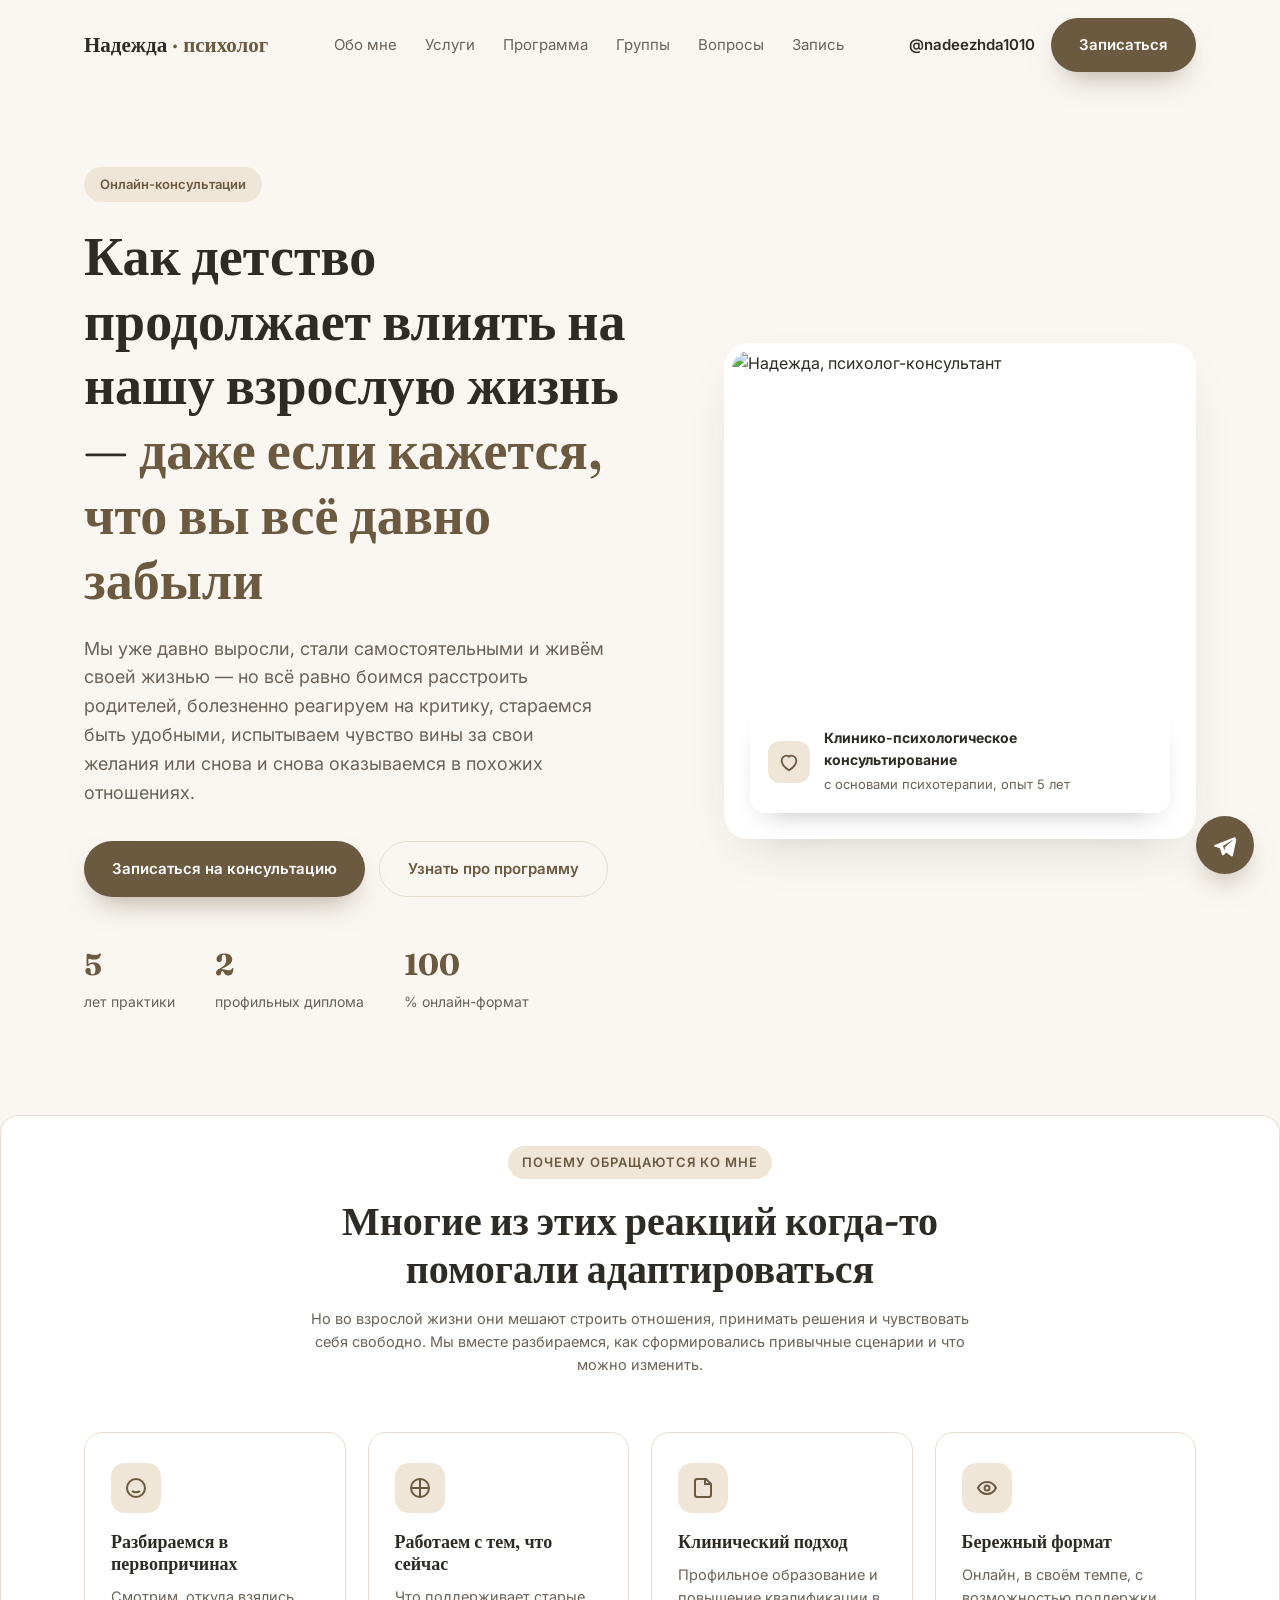
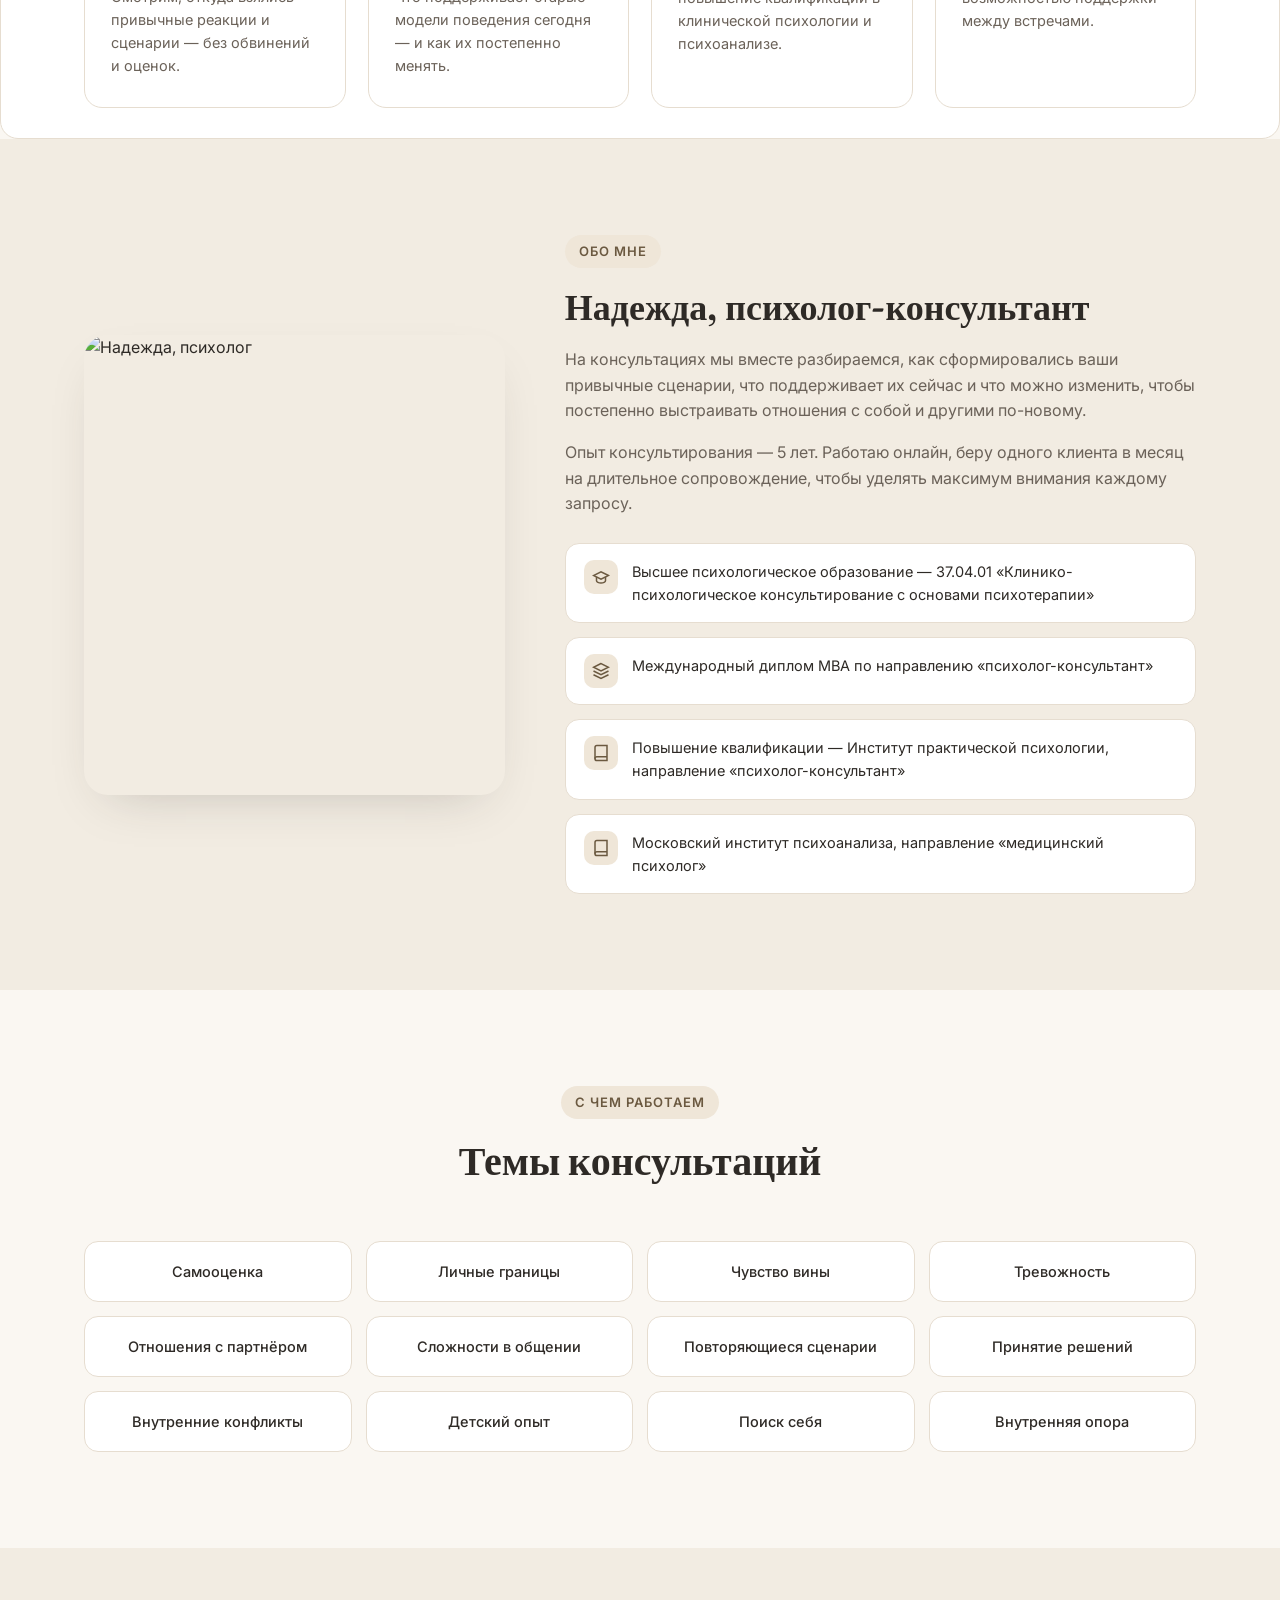
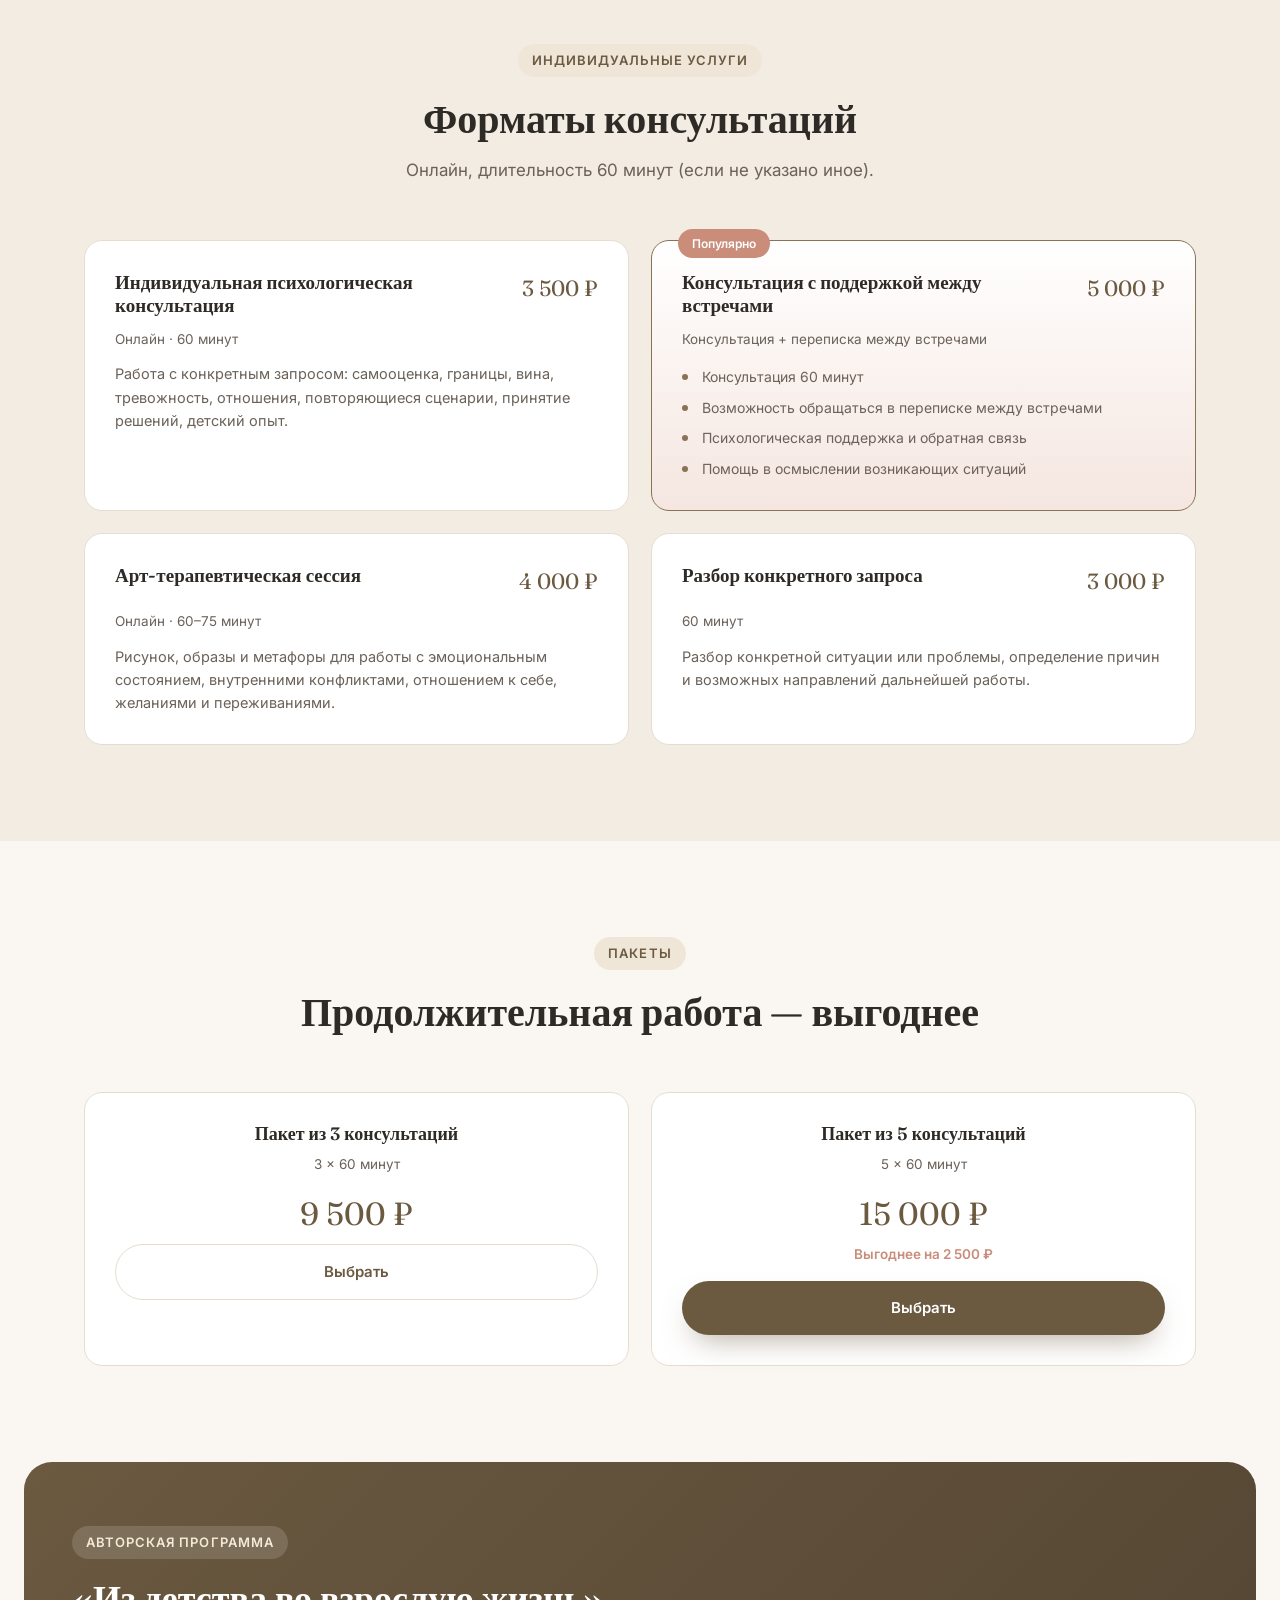
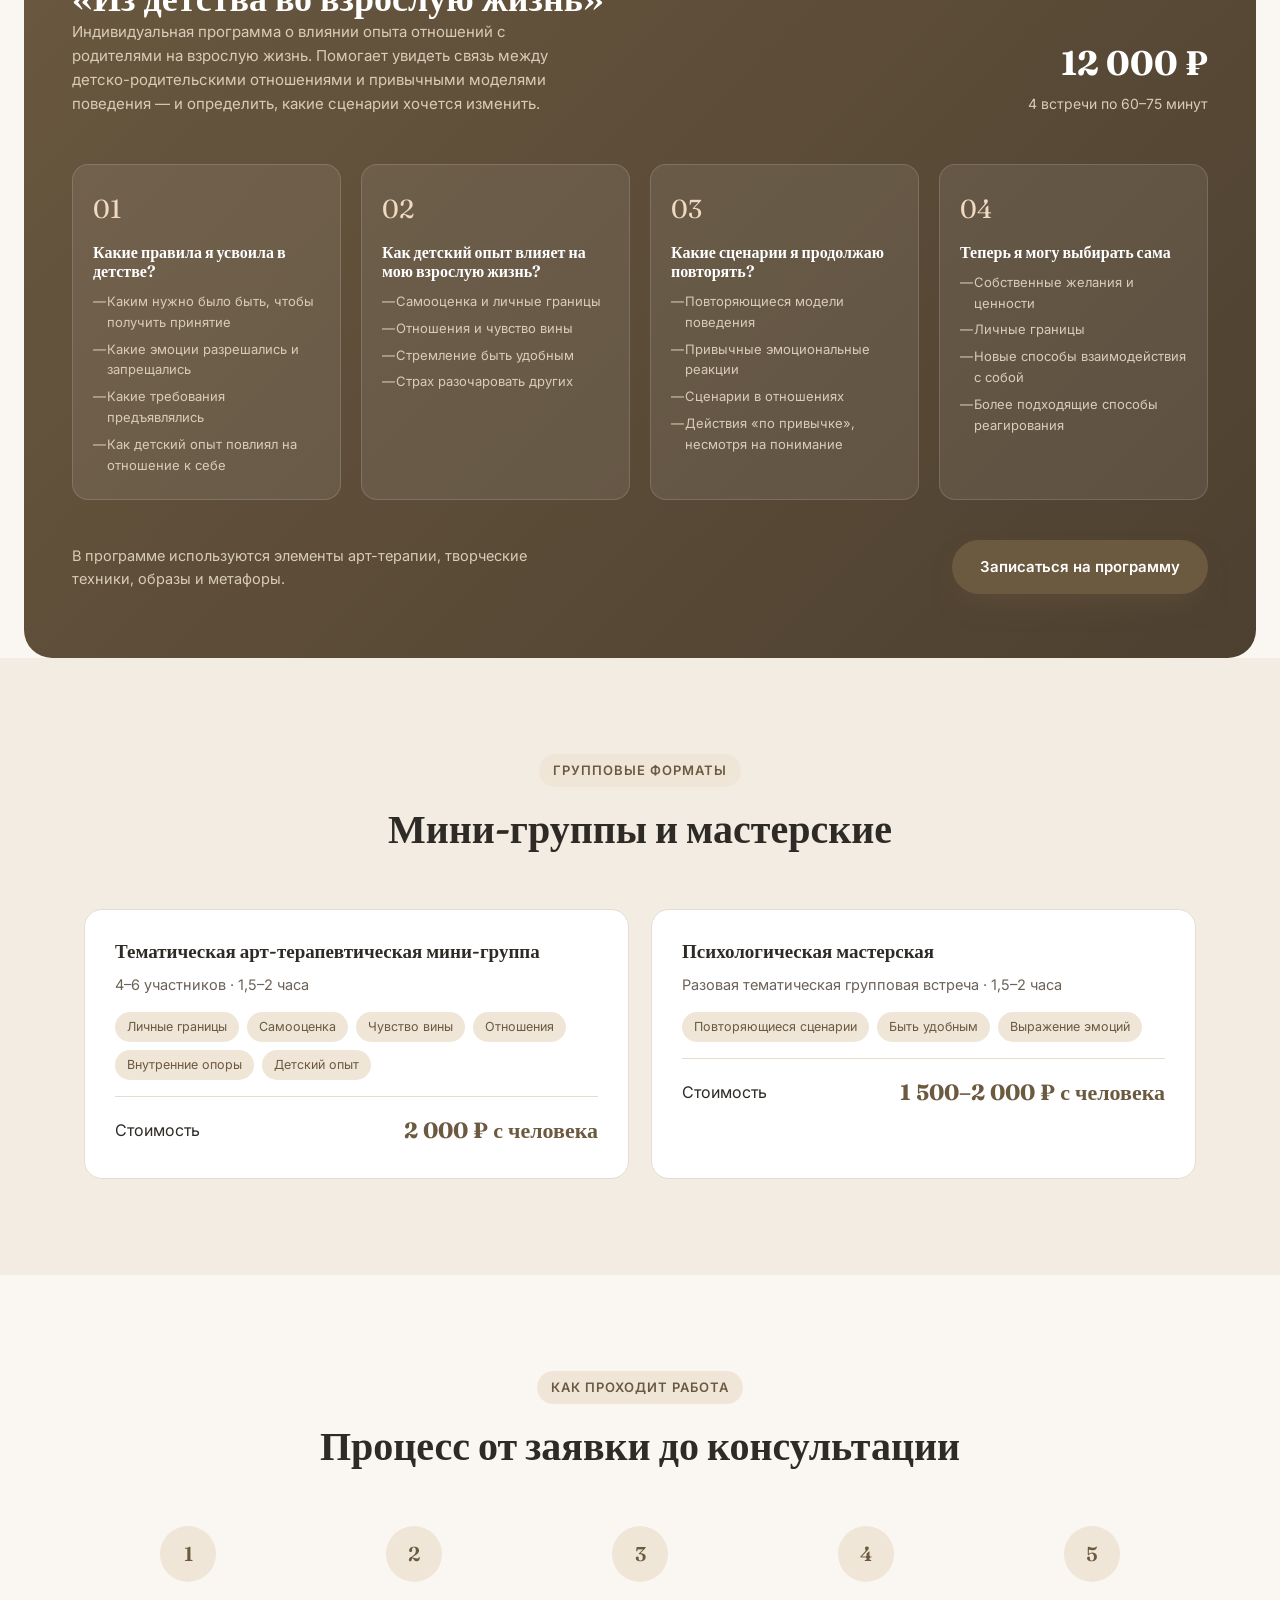
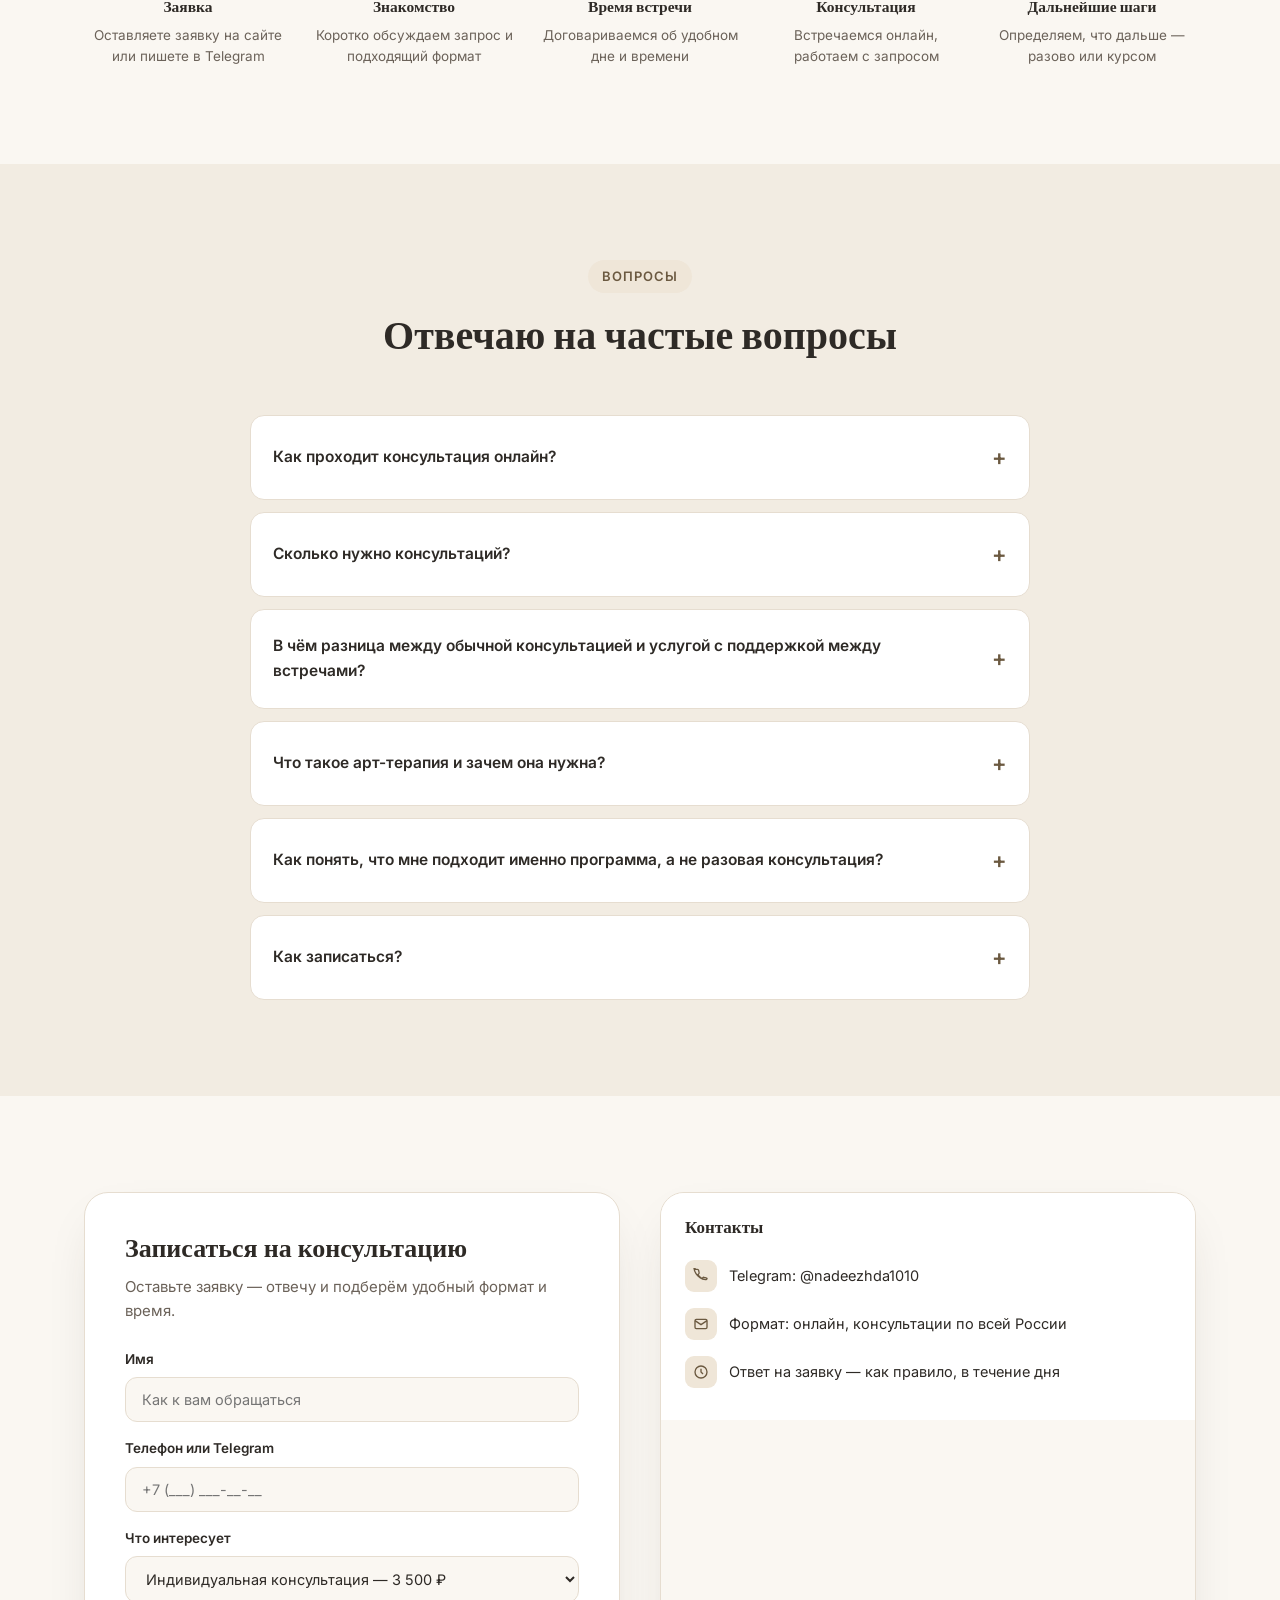
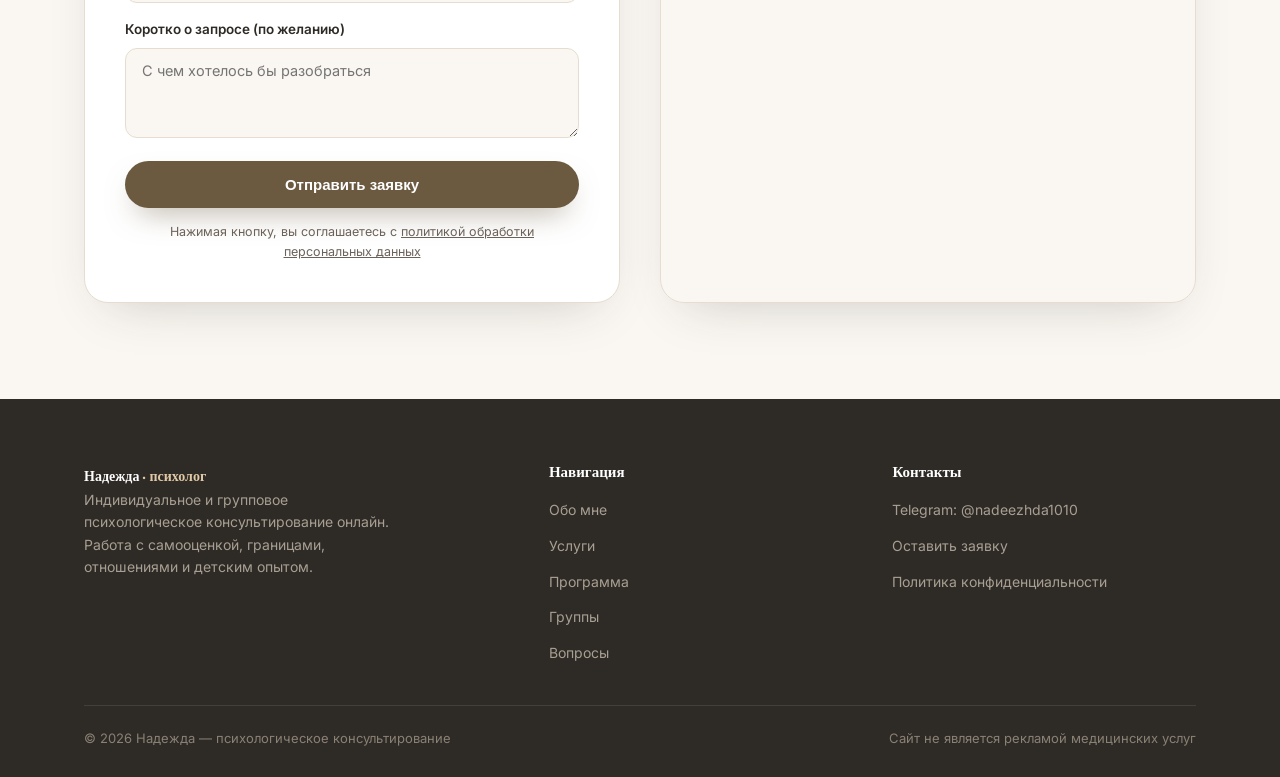
==== index.html @ 78e0a33e "init: landing for Надежда, психолог-консультант" ====
<!DOCTYPE html>
<html lang="ru">
<head>
<meta charset="UTF-8">
<meta name="viewport" content="width=device-width, initial-scale=1.0">
<title>Надежда — психолог-консультант. Онлайн-консультации</title>
<meta name="description" content="Индивидуальные консультации, арт-терапия и авторская программа «Из детства во взрослую жизнь». Работа с самооценкой, границами, отношениями и детским опытом. Онлайн.">
<link rel="preconnect" href="https://fonts.googleapis.com">
<link rel="preconnect" href="https://fonts.gstatic.com" crossorigin>
<link href="https://fonts.googleapis.com/css2?family=Fraunces:wght@500;600;700&family=Inter:wght@400;500;600;700;800&display=swap" rel="stylesheet">
<link rel="stylesheet" href="styles.css">
</head>
<body>

<header class="header" id="header">
  <div class="container header__inner">
    <a href="#top" class="logo">Надежда<span> · психолог</span></a>
    <nav class="nav" id="nav">
      <a href="#about">Обо мне</a>
      <a href="#services">Услуги</a>
      <a href="#program">Программа</a>
      <a href="#groups">Группы</a>
      <a href="#faq">Вопросы</a>
      <a href="#form">Запись</a>
    </nav>
    <div class="header__actions">
      <a class="header__phone" href="https://t.me/nadeezhda1010" target="_blank" rel="noopener">@nadeezhda1010</a>
      <a href="#form" class="btn btn--primary">Записаться</a>
      <button class="burger" id="burger" aria-label="Меню"><span></span><span></span><span></span></button>
    </div>
  </div>
</header>

<section class="hero" id="top">
  <div class="container hero__grid">
    <div>
      <span class="hero__eyebrow">Онлайн-консультации</span>
      <h1>Как детство продолжает влиять на нашу взрослую жизнь — <em>даже если кажется, что вы всё давно забыли</em></h1>
      <p class="hero__lead">Мы уже давно выросли, стали самостоятельными и живём своей жизнью — но всё равно боимся расстроить родителей, болезненно реагируем на критику, стараемся быть удобными, испытываем чувство вины за свои желания или снова и снова оказываемся в похожих отношениях.</p>
      <div class="hero__cta">
        <a href="#form" class="btn btn--primary">Записаться на консультацию</a>
        <a href="#program" class="btn btn--ghost">Узнать про программу</a>
      </div>
      <div class="hero__stats">
        <div class="hero__stat"><b data-target="5">0</b><span>лет практики</span></div>
        <div class="hero__stat"><b data-target="2">0</b><span>профильных диплома</span></div>
        <div class="hero__stat"><b data-target="100">0</b><span>% онлайн-формат</span></div>
      </div>
    </div>
    <div class="hero__card">
      <img src="https://loremflickr.com/700/900/portrait,woman,warm/all?lock=63" alt="Надежда, психолог-консультант">
      <div class="hero__badge">
        <div class="ico"><svg viewBox="0 0 24 24" fill="none" stroke="currentColor" stroke-width="2"><path d="M12 21c-4.5-3-8-6.5-8-10.5A5.5 5.5 0 0 1 9.5 5c1 0 2.5.5 2.5 2 0-1.5 1.5-2 2.5-2A5.5 5.5 0 0 1 20 10.5C20 14.5 16.5 18 12 21Z"/></svg></div>
        <div><strong>Клинико-психологическое консультирование</strong><small>с основами психотерапии, опыт 5 лет</small></div>
      </div>
    </div>
  </div>
</section>

<section class="adv" id="advantages">
  <div class="container">
    <div class="section-head">
      <span class="section-tag">Почему обращаются ко мне</span>
      <h2>Многие из этих реакций когда-то помогали адаптироваться</h2>
      <p>Но во взрослой жизни они мешают строить отношения, принимать решения и чувствовать себя свободно. Мы вместе разбираемся, как сформировались привычные сценарии и что можно изменить.</p>
    </div>
    <div class="adv-grid">
      <div class="adv">
        <div class="ico"><svg viewBox="0 0 24 24" fill="none" stroke="currentColor" stroke-width="2"><circle cx="12" cy="12" r="9"/><path d="M9 10h.01M15 10h.01M8 15c1.5 1.3 3 1.3 4 1.3s2.5 0 4-1.3"/></svg></div>
        <h3>Разбираемся в первопричинах</h3>
        <p>Смотрим, откуда взялись привычные реакции и сценарии — без обвинений и оценок.</p>
      </div>
      <div class="adv">
        <div class="ico"><svg viewBox="0 0 24 24" fill="none" stroke="currentColor" stroke-width="2"><path d="M12 3v18M3 12h18"/><circle cx="12" cy="12" r="9"/></svg></div>
        <h3>Работаем с тем, что сейчас</h3>
        <p>Что поддерживает старые модели поведения сегодня — и как их постепенно менять.</p>
      </div>
      <div class="adv">
        <div class="ico"><svg viewBox="0 0 24 24" fill="none" stroke="currentColor" stroke-width="2"><path d="M4 19V5a2 2 0 0 1 2-2h9l5 5v11a2 2 0 0 1-2 2H6a2 2 0 0 1-2-2Z"/><path d="M14 3v5h5"/></svg></div>
        <h3>Клинический подход</h3>
        <p>Профильное образование и повышение квалификации в клинической психологии и психоанализе.</p>
      </div>
      <div class="adv">
        <div class="ico"><svg viewBox="0 0 24 24" fill="none" stroke="currentColor" stroke-width="2"><path d="M3 12c2-4 5-6 9-6s7 2 9 6c-2 4-5 6-9 6s-7-2-9-6Z"/><circle cx="12" cy="12" r="2.5"/></svg></div>
        <h3>Бережный формат</h3>
        <p>Онлайн, в своём темпе, с возможностью поддержки между встречами.</p>
      </div>
    </div>
  </div>
</section>

<section class="about" id="about">
  <div class="container about__grid">
    <div class="about__photo">
      <img src="https://loremflickr.com/600/700/woman,face,portrait/all?lock=77" alt="Надежда, психолог">
    </div>
    <div>
      <span class="section-tag">Обо мне</span>
      <h2>Надежда, психолог-консультант</h2>
      <p>На консультациях мы вместе разбираемся, как сформировались ваши привычные сценарии, что поддерживает их сейчас и что можно изменить, чтобы постепенно выстраивать отношения с собой и другими по-новому.</p>
      <p>Опыт консультирования — 5 лет. Работаю онлайн, беру одного клиента в месяц на длительное сопровождение, чтобы уделять максимум внимания каждому запросу.</p>
      <div class="cred-list">
        <div class="cred-item">
          <div class="ico"><svg viewBox="0 0 24 24" fill="none" stroke="currentColor" stroke-width="2"><path d="M22 10 12 5 2 10l10 5 10-5Z"/><path d="M6 12v5c0 1.5 3 3 6 3s6-1.5 6-3v-5"/></svg></div>
          <span>Высшее психологическое образование — 37.04.01 «Клинико-психологическое консультирование с основами психотерапии»</span>
        </div>
        <div class="cred-item">
          <div class="ico"><svg viewBox="0 0 24 24" fill="none" stroke="currentColor" stroke-width="2"><path d="M12 2 2 7l10 5 10-5-10-5Z"/><path d="M2 17l10 5 10-5M2 12l10 5 10-5"/></svg></div>
          <span>Международный диплом MBA по направлению «психолог-консультант»</span>
        </div>
        <div class="cred-item">
          <div class="ico"><svg viewBox="0 0 24 24" fill="none" stroke="currentColor" stroke-width="2"><path d="M4 19.5A2.5 2.5 0 0 1 6.5 17H20"/><path d="M6.5 2H20v20H6.5A2.5 2.5 0 0 1 4 19.5v-15A2.5 2.5 0 0 1 6.5 2Z"/></svg></div>
          <span>Повышение квалификации — Институт практической психологии, направление «психолог-консультант»</span>
        </div>
        <div class="cred-item">
          <div class="ico"><svg viewBox="0 0 24 24" fill="none" stroke="currentColor" stroke-width="2"><path d="M4 19.5A2.5 2.5 0 0 1 6.5 17H20"/><path d="M6.5 2H20v20H6.5A2.5 2.5 0 0 1 4 19.5v-15A2.5 2.5 0 0 1 6.5 2Z"/></svg></div>
          <span>Московский институт психоанализа, направление «медицинский психолог»</span>
        </div>
      </div>
    </div>
  </div>
</section>

<section class="themes" id="themes">
  <div class="container">
    <div class="section-head">
      <span class="section-tag">С чем работаем</span>
      <h2>Темы консультаций</h2>
    </div>
    <div class="themes-grid">
      <div class="theme-chip">Самооценка</div>
      <div class="theme-chip">Личные границы</div>
      <div class="theme-chip">Чувство вины</div>
      <div class="theme-chip">Тревожность</div>
      <div class="theme-chip">Отношения с партнёром</div>
      <div class="theme-chip">Сложности в общении</div>
      <div class="theme-chip">Повторяющиеся сценарии</div>
      <div class="theme-chip">Принятие решений</div>
      <div class="theme-chip">Внутренние конфликты</div>
      <div class="theme-chip">Детский опыт</div>
      <div class="theme-chip">Поиск себя</div>
      <div class="theme-chip">Внутренняя опора</div>
    </div>
  </div>
</section>

<section class="services" id="services">
  <div class="container">
    <div class="section-head">
      <span class="section-tag">Индивидуальные услуги</span>
      <h2>Форматы консультаций</h2>
      <p>Онлайн, длительность 60 минут (если не указано иное).</p>
    </div>
    <div class="srv-grid">
      <div class="srv">
        <div class="srv__top">
          <h3>Индивидуальная психологическая консультация</h3>
          <span class="srv__price">3 500 ₽</span>
        </div>
        <span class="srv__meta">Онлайн · 60 минут</span>
        <p class="desc">Работа с конкретным запросом: самооценка, границы, вина, тревожность, отношения, повторяющиеся сценарии, принятие решений, детский опыт.</p>
      </div>
      <div class="srv is-featured">
        <div class="srv__top">
          <h3>Консультация с поддержкой между встречами</h3>
          <span class="srv__price">5 000 ₽</span>
        </div>
        <span class="srv__meta">Консультация + переписка между встречами</span>
        <ul>
          <li>Консультация 60 минут</li>
          <li>Возможность обращаться в переписке между встречами</li>
          <li>Психологическая поддержка и обратная связь</li>
          <li>Помощь в осмыслении возникающих ситуаций</li>
        </ul>
      </div>
      <div class="srv">
        <div class="srv__top">
          <h3>Арт-терапевтическая сессия</h3>
          <span class="srv__price">4 000 ₽</span>
        </div>
        <span class="srv__meta">Онлайн · 60–75 минут</span>
        <p class="desc">Рисунок, образы и метафоры для работы с эмоциональным состоянием, внутренними конфликтами, отношением к себе, желаниями и переживаниями.</p>
      </div>
      <div class="srv">
        <div class="srv__top">
          <h3>Разбор конкретного запроса</h3>
          <span class="srv__price">3 000 ₽</span>
        </div>
        <span class="srv__meta">60 минут</span>
        <p class="desc">Разбор конкретной ситуации или проблемы, определение причин и возможных направлений дальнейшей работы.</p>
      </div>
    </div>
  </div>
</section>

<section class="packages" id="packages">
  <div class="container">
    <div class="section-head">
      <span class="section-tag">Пакеты</span>
      <h2>Продолжительная работа — выгоднее</h2>
    </div>
    <div class="pkg-grid">
      <div class="pkg">
        <h3>Пакет из 3 консультаций</h3>
        <span class="srv__meta">3 × 60 минут</span>
        <div class="price">9 500 ₽</div>
        <a href="#form" class="btn btn--ghost btn--block">Выбрать</a>
      </div>
      <div class="pkg">
        <h3>Пакет из 5 консультаций</h3>
        <span class="srv__meta">5 × 60 минут</span>
        <div class="price">15 000 ₽</div>
        <div class="save">Выгоднее на 2 500 ₽</div>
        <a href="#form" class="btn btn--primary btn--block">Выбрать</a>
      </div>
    </div>
  </div>
</section>

<section class="program" id="program">
  <div class="program-wrap">
    <div class="program__head">
      <div>
        <span class="section-tag">Авторская программа</span>
        <h2>«Из детства во взрослую жизнь»</h2>
        <p style="color:#d8ccb8;font-size:15px;max-width:520px;">Индивидуальная программа о влиянии опыта отношений с родителями на взрослую жизнь. Помогает увидеть связь между детско-родительскими отношениями и привычными моделями поведения — и определить, какие сценарии хочется изменить.</p>
      </div>
      <div class="program__price">
        <b>12 000 ₽</b>
        <span>4 встречи по 60–75 минут</span>
      </div>
    </div>
    <div class="program-steps">
      <div class="p-step">
        <div class="num">01</div>
        <h4>Какие правила я усвоила в детстве?</h4>
        <ul>
          <li>Каким нужно было быть, чтобы получить принятие</li>
          <li>Какие эмоции разрешались и запрещались</li>
          <li>Какие требования предъявлялись</li>
          <li>Как детский опыт повлиял на отношение к себе</li>
        </ul>
      </div>
      <div class="p-step">
        <div class="num">02</div>
        <h4>Как детский опыт влияет на мою взрослую жизнь?</h4>
        <ul>
          <li>Самооценка и личные границы</li>
          <li>Отношения и чувство вины</li>
          <li>Стремление быть удобным</li>
          <li>Страх разочаровать других</li>
        </ul>
      </div>
      <div class="p-step">
        <div class="num">03</div>
        <h4>Какие сценарии я продолжаю повторять?</h4>
        <ul>
          <li>Повторяющиеся модели поведения</li>
          <li>Привычные эмоциональные реакции</li>
          <li>Сценарии в отношениях</li>
          <li>Действия «по привычке», несмотря на понимание</li>
        </ul>
      </div>
      <div class="p-step">
        <div class="num">04</div>
        <h4>Теперь я могу выбирать сама</h4>
        <ul>
          <li>Собственные желания и ценности</li>
          <li>Личные границы</li>
          <li>Новые способы взаимодействия с собой</li>
          <li>Более подходящие способы реагирования</li>
        </ul>
      </div>
    </div>
    <div class="program__foot">
      <p>В программе используются элементы арт-терапии, творческие техники, образы и метафоры.</p>
      <a href="#form" class="btn btn--primary">Записаться на программу</a>
    </div>
  </div>
</section>

<section class="groups" id="groups">
  <div class="container">
    <div class="section-head">
      <span class="section-tag">Групповые форматы</span>
      <h2>Мини-группы и мастерские</h2>
    </div>
    <div class="group-grid">
      <div class="group-card">
        <h3>Тематическая арт-терапевтическая мини-группа</h3>
        <p>4–6 участников · 1,5–2 часа</p>
        <div class="themes-inline">
          <span>Личные границы</span><span>Самооценка</span><span>Чувство вины</span>
          <span>Отношения</span><span>Внутренние опоры</span><span>Детский опыт</span>
        </div>
        <div class="price-row"><span>Стоимость</span><b>2 000 ₽ с человека</b></div>
      </div>
      <div class="group-card">
        <h3>Психологическая мастерская</h3>
        <p>Разовая тематическая групповая встреча · 1,5–2 часа</p>
        <div class="themes-inline">
          <span>Повторяющиеся сценарии</span><span>Быть удобным</span><span>Выражение эмоций</span>
        </div>
        <div class="price-row"><span>Стоимость</span><b>1 500–2 000 ₽ с человека</b></div>
      </div>
    </div>
  </div>
</section>

<section class="process" id="process">
  <div class="container">
    <div class="section-head">
      <span class="section-tag">Как проходит работа</span>
      <h2>Процесс от заявки до консультации</h2>
    </div>
    <div class="process-grid">
      <div class="p-item">
        <div class="circle">1</div>
        <h4>Заявка</h4>
        <p>Оставляете заявку на сайте или пишете в Telegram</p>
      </div>
      <div class="p-item">
        <div class="circle">2</div>
        <h4>Знакомство</h4>
        <p>Коротко обсуждаем запрос и подходящий формат</p>
      </div>
      <div class="p-item">
        <div class="circle">3</div>
        <h4>Время встречи</h4>
        <p>Договариваемся об удобном дне и времени</p>
      </div>
      <div class="p-item">
        <div class="circle">4</div>
        <h4>Консультация</h4>
        <p>Встречаемся онлайн, работаем с запросом</p>
      </div>
      <div class="p-item">
        <div class="circle">5</div>
        <h4>Дальнейшие шаги</h4>
        <p>Определяем, что дальше — разово или курсом</p>
      </div>
    </div>
  </div>
</section>

<section class="faq" id="faq">
  <div class="container">
    <div class="section-head">
      <span class="section-tag">Вопросы</span>
      <h2>Отвечаю на частые вопросы</h2>
    </div>
    <div class="faq__list">
      <details class="faq__item">
        <summary>Как проходит консультация онлайн?</summary>
        <p>Встречаемся в видеозвонке в удобном для вас мессенджере или сервисе. Формат ничем не уступает очному — вы находитесь в комфортной обстановке.</p>
      </details>
      <details class="faq__item">
        <summary>Сколько нужно консультаций?</summary>
        <p>Зависит от запроса. Разовый вопрос можно разобрать за 1–3 встречи, работа с глубинными сценариями обычно занимает несколько месяцев. Программа «Из детства во взрослую жизнь» рассчитана на 4 встречи.</p>
      </details>
      <details class="faq__item">
        <summary>В чём разница между обычной консультацией и услугой с поддержкой между встречами?</summary>
        <p>Во втором варианте, помимо самой встречи, вы можете написать мне в перерывах между консультациями, если возникнет сложная ситуация или понадобится обратная связь.</p>
      </details>
      <details class="faq__item">
        <summary>Что такое арт-терапия и зачем она нужна?</summary>
        <p>Это работа через рисунок, образы и метафоры — помогает мягко подойти к темам, которые сложно сформулировать словами.</p>
      </details>
      <details class="faq__item">
        <summary>Как понять, что мне подходит именно программа, а не разовая консультация?</summary>
        <p>Если вы замечаете, что определённые ситуации и реакции повторяются в разных сферах жизни и хотите разобраться в их корнях — программа даёт для этого структурированный путь за 4 встречи.</p>
      </details>
      <details class="faq__item">
        <summary>Как записаться?</summary>
        <p>Оставьте заявку в форме ниже или напишите в Telegram — @nadeezhda1010. Отвечу и подберём удобное время.</p>
      </details>
    </div>
  </div>
</section>

<section class="form-section" id="form">
  <div class="container form-grid">
    <div class="form-card">
      <h2>Записаться на консультацию</h2>
      <p>Оставьте заявку — отвечу и подберём удобный формат и время.</p>
      <form id="leadForm">
        <div class="field">
          <label for="name">Имя</label>
          <input type="text" id="name" name="name" placeholder="Как к вам обращаться" required>
        </div>
        <div class="field">
          <label for="phone">Телефон или Telegram</label>
          <input type="tel" id="phone" name="phone" placeholder="+7 (___) ___-__-__" required>
        </div>
        <div class="field">
          <label for="service">Что интересует</label>
          <select id="service" name="service">
            <option>Индивидуальная консультация — 3 500 ₽</option>
            <option>Консультация с поддержкой между встречами — 5 000 ₽</option>
            <option>Арт-терапевтическая сессия — 4 000 ₽</option>
            <option>Разбор конкретного запроса — 3 000 ₽</option>
            <option>Пакет консультаций</option>
            <option>Программа «Из детства во взрослую жизнь» — 12 000 ₽</option>
            <option>Групповой формат</option>
            <option>Пока не определилась</option>
          </select>
        </div>
        <div class="field">
          <label for="comment">Коротко о запросе (по желанию)</label>
          <textarea id="comment" name="comment" placeholder="С чем хотелось бы разобраться"></textarea>
        </div>
        <input type="text" name="_gotcha" style="display:none" tabindex="-1" autocomplete="off">
        <button type="submit" class="btn btn--primary btn--block">Отправить заявку</button>
        <p class="form-note">Нажимая кнопку, вы соглашаетесь с <a href="privacy.html" style="text-decoration:underline;">политикой обработки персональных данных</a></p>
      </form>
    </div>
    <div class="map-wrap">
      <div class="map-info">
        <h3>Контакты</h3>
        <div class="contact-line">
          <div class="ico"><svg viewBox="0 0 24 24" fill="none" stroke="currentColor" stroke-width="2"><path d="M21 15.5a2 2 0 0 1-2.2 2 19 19 0 0 1-8.3-3 19 19 0 0 1-6-6 19 19 0 0 1-3-8.3A2 2 0 0 1 3.5 2h3a2 2 0 0 1 2 1.7c.1.9.3 1.8.6 2.7a2 2 0 0 1-.4 2.1L7.4 9.8a16 16 0 0 0 6 6l1.3-1.3a2 2 0 0 1 2.1-.4c.9.3 1.8.5 2.7.6a2 2 0 0 1 1.7 2.1Z"/></svg></div>
          <span>Telegram: @nadeezhda1010</span>
        </div>
        <div class="contact-line">
          <div class="ico"><svg viewBox="0 0 24 24" fill="none" stroke="currentColor" stroke-width="2"><rect x="3" y="5" width="18" height="14" rx="2"/><path d="m3 7 9 6 9-6"/></svg></div>
          <span>Формат: онлайн, консультации по всей России</span>
        </div>
        <div class="contact-line">
          <div class="ico"><svg viewBox="0 0 24 24" fill="none" stroke="currentColor" stroke-width="2"><circle cx="12" cy="12" r="9"/><path d="M12 7v5l3 3"/></svg></div>
          <span>Ответ на заявку — как правило, в течение дня</span>
        </div>
      </div>
      <iframe src="https://yandex.ru/map-widget/v1/?ll=37.617698%2C55.755864&z=10&pt=37.617698,55.755864,pm2rdm" allowfullscreen></iframe>
    </div>
  </div>
</section>

<footer class="footer">
  <div class="container">
    <div class="footer__grid">
      <div>
        <a href="#top" class="logo">Надежда<span> · психолог</span></a>
        <p>Индивидуальное и групповое психологическое консультирование онлайн. Работа с самооценкой, границами, отношениями и детским опытом.</p>
      </div>
      <div>
        <h4>Навигация</h4>
        <ul>
          <li><a href="#about">Обо мне</a></li>
          <li><a href="#services">Услуги</a></li>
          <li><a href="#program">Программа</a></li>
          <li><a href="#groups">Группы</a></li>
          <li><a href="#faq">Вопросы</a></li>
        </ul>
      </div>
      <div>
        <h4>Контакты</h4>
        <ul>
          <li><a href="https://t.me/nadeezhda1010" target="_blank" rel="noopener">Telegram: @nadeezhda1010</a></li>
          <li><a href="#form">Оставить заявку</a></li>
          <li><a href="privacy.html">Политика конфиденциальности</a></li>
        </ul>
      </div>
    </div>
    <div class="footer__bottom">
      <span>© <span id="year"></span> Надежда — психологическое консультирование</span>
      <span>Сайт не является рекламой медицинских услуг</span>
    </div>
  </div>
</footer>

<a class="fab" href="https://t.me/nadeezhda1010" target="_blank" rel="noopener" aria-label="Написать в Telegram">
  <svg viewBox="0 0 24 24" fill="currentColor"><path d="M21.9 4.3 2.6 11.9c-1.2.5-1.2 1.2-.2 1.5l4.9 1.5 1.9 5.8c.2.6.4.8.9.8.4 0 .6-.2.9-.5l2.2-2.1 4.6 3.4c.8.5 1.4.2 1.6-.8l3-14.1c.3-1.3-.4-1.9-1.5-1.6Zm-3 3.5-7 6.3-.3 3.3-1.5-4.5 8.4-5.3c.4-.2.7 0 .4.2Z"/></svg>
</a>

<script src="script.js"></script>
</body>
</html>
---- styles.css ----
/* ===== Base ===== */
:root {
  --clr-bg: #faf7f2;
  --clr-bg-alt: #f2ece2;
  --clr-surface: #ffffff;
  --clr-text: #2e2a26;
  --clr-text-soft: #6b6259;
  --clr-border: #e6ddd0;
  --clr-accent: #8a7256;
  --clr-accent-dark: #6b5940;
  --clr-accent-soft: #efe6d8;
  --clr-rose: #c98d7a;
  --clr-rose-soft: #f5e6e0;
  --font-head: 'Fraunces', serif;
  --font-body: 'Inter', sans-serif;
  --radius: 18px;
  --shadow: 0 20px 50px -25px rgba(46, 42, 38, 0.25);
}

* { box-sizing: border-box; }
html { scroll-behavior: smooth; }
body {
  margin: 0;
  font-family: var(--font-body);
  background: var(--clr-bg);
  color: var(--clr-text);
  line-height: 1.6;
  -webkit-font-smoothing: antialiased;
}
img { max-width: 100%; display: block; }
a { color: inherit; text-decoration: none; }
ul { margin: 0; padding: 0; list-style: none; }
h1, h2, h3, h4 { font-family: var(--font-head); font-weight: 600; margin: 0; line-height: 1.2; }
p { margin: 0; }
.container { max-width: 1160px; margin: 0 auto; padding: 0 24px; }
section { padding: 96px 0; }
.section-tag {
  display: inline-block;
  font-size: 13px;
  letter-spacing: .08em;
  text-transform: uppercase;
  color: var(--clr-accent-dark);
  background: var(--clr-accent-soft);
  padding: 6px 14px;
  border-radius: 999px;
  margin-bottom: 18px;
  font-weight: 600;
}
.section-head { max-width: 680px; margin: 0 auto 56px; text-align: center; }
.section-head h2 { font-size: clamp(28px, 3.4vw, 40px); margin-bottom: 14px; }
.section-head p { color: var(--clr-text-soft); font-size: 17px; }

.btn {
  display: inline-flex;
  align-items: center;
  justify-content: center;
  gap: 8px;
  padding: 15px 28px;
  border-radius: 999px;
  font-weight: 600;
  font-size: 15px;
  cursor: pointer;
  border: none;
  transition: transform .18s ease, box-shadow .18s ease, background .18s ease;
  white-space: nowrap;
}
.btn--primary { background: var(--clr-accent-dark); color: #fff; box-shadow: 0 14px 30px -12px rgba(107, 89, 64, .55); }
.btn--primary:hover { transform: translateY(-2px); box-shadow: 0 18px 36px -12px rgba(107, 89, 64, .6); }
.btn--ghost { background: transparent; color: var(--clr-accent-dark); border: 1.5px solid var(--clr-border); }
.btn--ghost:hover { border-color: var(--clr-accent-dark); }
.btn--block { width: 100%; }

/* ===== Header ===== */
.header {
  position: sticky;
  top: 0;
  z-index: 100;
  background: rgba(250, 247, 242, .85);
  backdrop-filter: blur(10px);
  border-bottom: 1px solid transparent;
  transition: border-color .2s ease, box-shadow .2s ease;
}
.header.scrolled { border-color: var(--clr-border); box-shadow: 0 8px 24px -20px rgba(0,0,0,.3); }
.header__inner {
  display: flex;
  align-items: center;
  justify-content: space-between;
  gap: 24px;
  min-width: 0;
  padding: 18px 24px;
}
.logo { flex-shrink: 0; font-family: var(--font-head); font-size: 21px; font-weight: 600; }
.logo span { color: var(--clr-accent-dark); }
.nav { display: flex; align-items: center; gap: 28px; }
.nav a { font-size: 15px; color: var(--clr-text-soft); white-space: nowrap; transition: color .15s ease; }
.nav a:hover { color: var(--clr-accent-dark); }
.header__actions { display: flex; align-items: center; gap: 16px; flex-shrink: 0; }
.header__phone { font-size: 15px; font-weight: 600; white-space: nowrap; }
.burger {
  display: none;
  flex-direction: column;
  gap: 5px;
  background: none;
  border: none;
  cursor: pointer;
  padding: 6px;
}
.burger span { width: 24px; height: 2px; background: var(--clr-text); transition: transform .2s ease, opacity .2s ease; }
.burger.is-open span:nth-child(1) { transform: translateY(7px) rotate(45deg); }
.burger.is-open span:nth-child(2) { opacity: 0; }
.burger.is-open span:nth-child(3) { transform: translateY(-7px) rotate(-45deg); }

/* ===== Hero ===== */
.hero { padding: 76px 0 100px; overflow: hidden; }
.hero__grid { display: grid; grid-template-columns: 1.1fr .9fr; gap: 64px; align-items: center; }
.hero__eyebrow {
  display: inline-flex;
  align-items: center;
  gap: 8px;
  font-size: 13px;
  font-weight: 600;
  color: var(--clr-accent-dark);
  background: var(--clr-accent-soft);
  padding: 7px 16px;
  border-radius: 999px;
  margin-bottom: 22px;
}
.hero h1 { font-size: clamp(34px, 4.6vw, 54px); margin-bottom: 22px; }
.hero h1 em { font-style: normal; color: var(--clr-accent-dark); }
.hero__lead { font-size: 18px; color: var(--clr-text-soft); max-width: 520px; margin-bottom: 34px; }
.hero__cta { display: flex; gap: 14px; flex-wrap: wrap; margin-bottom: 44px; }
.hero__stats { display: flex; gap: 40px; flex-wrap: wrap; }
.hero__stat b { display: block; font-family: var(--font-head); font-size: 30px; color: var(--clr-accent-dark); }
.hero__stat span { font-size: 14px; color: var(--clr-text-soft); }

.hero__card {
  background: var(--clr-surface);
  border-radius: 24px;
  padding: 8px;
  box-shadow: var(--shadow);
  position: relative;
}
.hero__card img { border-radius: 18px; width: 100%; height: 480px; object-fit: cover; }
.hero__badge {
  position: absolute;
  bottom: 26px;
  left: 26px;
  right: 26px;
  background: rgba(255,255,255,.92);
  backdrop-filter: blur(6px);
  border-radius: 16px;
  padding: 16px 18px;
  display: flex;
  gap: 14px;
  align-items: center;
  box-shadow: 0 12px 30px -18px rgba(0,0,0,.4);
}
.hero__badge .ico {
  width: 42px; height: 42px; border-radius: 12px; flex-shrink: 0;
  background: var(--clr-accent-soft); display: flex; align-items: center; justify-content: center;
}
.hero__badge .ico svg { width: 22px; height: 22px; color: var(--clr-accent-dark); }
.hero__badge strong { display: block; font-size: 14px; }
.hero__badge small { color: var(--clr-text-soft); font-size: 13px; }

/* ===== Advantages ===== */
.adv-grid { display: grid; grid-template-columns: repeat(4, 1fr); gap: 22px; }
.adv {
  background: var(--clr-surface);
  border: 1px solid var(--clr-border);
  border-radius: var(--radius);
  padding: 30px 26px;
}
.adv .ico {
  width: 50px; height: 50px; border-radius: 14px;
  background: var(--clr-accent-soft);
  display: flex; align-items: center; justify-content: center;
  margin-bottom: 18px;
}
.adv .ico svg { width: 24px; height: 24px; color: var(--clr-accent-dark); }
.adv h3 { font-size: 18px; margin-bottom: 10px; }
.adv p { color: var(--clr-text-soft); font-size: 14.5px; }

/* ===== About ===== */
.about { background: var(--clr-bg-alt); }
.about__grid { display: grid; grid-template-columns: .8fr 1.2fr; gap: 60px; align-items: center; }
.about__photo { border-radius: 24px; overflow: hidden; box-shadow: var(--shadow); }
.about__photo img { height: 460px; object-fit: cover; }
.about h2 { font-size: clamp(26px, 3vw, 36px); margin-bottom: 18px; }
.about p { color: var(--clr-text-soft); font-size: 16px; margin-bottom: 16px; }
.cred-list { margin-top: 26px; display: grid; gap: 14px; }
.cred-item { display: flex; gap: 14px; align-items: flex-start; background: var(--clr-surface); border: 1px solid var(--clr-border); border-radius: 14px; padding: 16px 18px; }
.cred-item .ico { width: 34px; height: 34px; border-radius: 10px; background: var(--clr-accent-soft); display: flex; align-items: center; justify-content: center; flex-shrink: 0; }
.cred-item .ico svg { width: 18px; height: 18px; color: var(--clr-accent-dark); }
.cred-item span { font-size: 14.5px; color: var(--clr-text); }

/* ===== Themes ===== */
.themes-grid { display: grid; grid-template-columns: repeat(4, 1fr); gap: 14px; }
.theme-chip {
  background: var(--clr-surface);
  border: 1px solid var(--clr-border);
  border-radius: 14px;
  padding: 18px;
  text-align: center;
  font-size: 14.5px;
  font-weight: 500;
  transition: border-color .15s ease, transform .15s ease;
}
.theme-chip:hover { border-color: var(--clr-accent); transform: translateY(-3px); }

/* ===== Services ===== */
.services { background: var(--clr-bg-alt); }
.srv-grid { display: grid; grid-template-columns: repeat(2, 1fr); gap: 22px; }
.srv {
  background: var(--clr-surface);
  border-radius: var(--radius);
  border: 1px solid var(--clr-border);
  padding: 30px;
  display: flex;
  flex-direction: column;
  gap: 12px;
}
.srv.is-featured { border-color: var(--clr-accent); background: linear-gradient(180deg, #fff, var(--clr-rose-soft)); position: relative; }
.srv.is-featured::before {
  content: 'Популярно';
  position: absolute; top: -12px; left: 26px;
  background: var(--clr-rose); color: #fff; font-size: 12px; font-weight: 600;
  padding: 5px 14px; border-radius: 999px;
}
.srv__top { display: flex; justify-content: space-between; align-items: flex-start; gap: 14px; }
.srv h3 { font-size: 19px; }
.srv__price { font-family: var(--font-head); font-size: 22px; color: var(--clr-accent-dark); white-space: nowrap; }
.srv__meta { font-size: 13.5px; color: var(--clr-text-soft); }
.srv p.desc { color: var(--clr-text-soft); font-size: 14.5px; }
.srv ul { display: grid; gap: 8px; margin-top: 4px; }
.srv ul li { font-size: 14px; color: var(--clr-text-soft); padding-left: 20px; position: relative; }
.srv ul li::before { content: ''; position: absolute; left: 0; top: 8px; width: 6px; height: 6px; border-radius: 50%; background: var(--clr-accent); }

/* ===== Packages ===== */
.pkg-grid { display: grid; grid-template-columns: repeat(2, 1fr); gap: 22px; }
.pkg {
  background: var(--clr-surface);
  border: 1px solid var(--clr-border);
  border-radius: var(--radius);
  padding: 30px;
  text-align: center;
}
.pkg h3 { font-size: 18px; margin-bottom: 6px; }
.pkg .price { font-family: var(--font-head); font-size: 32px; color: var(--clr-accent-dark); margin: 12px 0 4px; }
.pkg .save { font-size: 13.5px; color: var(--clr-rose); font-weight: 600; margin-bottom: 16px; }

/* ===== Groups ===== */
.groups { background: var(--clr-bg-alt); }
.group-grid { display: grid; grid-template-columns: repeat(2, 1fr); gap: 22px; }
.group-card { background: var(--clr-surface); border-radius: var(--radius); border: 1px solid var(--clr-border); padding: 30px; }
.group-card h3 { font-size: 19px; margin-bottom: 10px; }
.group-card p { color: var(--clr-text-soft); font-size: 14.5px; margin-bottom: 16px; }
.group-card .price-row { display: flex; justify-content: space-between; align-items: center; padding-top: 16px; border-top: 1px solid var(--clr-border); }
.group-card .price-row b { font-family: var(--font-head); font-size: 22px; color: var(--clr-accent-dark); }
.themes-inline { display: flex; flex-wrap: wrap; gap: 8px; margin-bottom: 16px; }
.themes-inline span { background: var(--clr-accent-soft); color: var(--clr-accent-dark); font-size: 12.5px; padding: 5px 12px; border-radius: 999px; }

/* ===== Program ===== */
.program {
  background: linear-gradient(135deg, var(--clr-accent-dark), #4d4030);
  color: #fff;
  border-radius: 28px;
  margin: 0 24px;
  padding: 64px 48px;
}
.program-wrap { max-width: 1160px; margin: 0 auto; }
.program__head { display: flex; justify-content: space-between; align-items: flex-end; gap: 24px; margin-bottom: 48px; flex-wrap: wrap; }
.program__head .section-tag { background: rgba(255,255,255,.14); color: #f4ead9; }
.program__head h2 { color: #fff; font-size: clamp(26px, 3vw, 36px); max-width: 560px; }
.program__price { text-align: right; }
.program__price b { font-family: var(--font-head); font-size: 34px; display: block; }
.program__price span { font-size: 14px; color: #d8ccb8; }
.program-steps { display: grid; grid-template-columns: repeat(4, 1fr); gap: 20px; margin-bottom: 40px; }
.p-step { background: rgba(255,255,255,.08); border: 1px solid rgba(255,255,255,.14); border-radius: 16px; padding: 24px 20px; }
.p-step .num { font-family: var(--font-head); font-size: 26px; color: #f0d9c0; margin-bottom: 12px; }
.p-step h4 { color: #fff; font-size: 16px; margin-bottom: 10px; }
.p-step ul { display: grid; gap: 6px; }
.p-step ul li { font-size: 13px; color: #d8ccb8; padding-left: 14px; position: relative; }
.p-step ul li::before { content: '—'; position: absolute; left: 0; }
.program__foot { display: flex; justify-content: space-between; align-items: center; gap: 24px; flex-wrap: wrap; }
.program__foot p { color: #d8ccb8; max-width: 520px; font-size: 14.5px; }

/* ===== Process ===== */
.process-grid { display: grid; grid-template-columns: repeat(5, 1fr); gap: 18px; }
.p-item { text-align: center; }
.p-item .circle {
  width: 56px; height: 56px; border-radius: 50%;
  background: var(--clr-accent-soft); color: var(--clr-accent-dark);
  display: flex; align-items: center; justify-content: center;
  font-family: var(--font-head); font-size: 20px; font-weight: 600;
  margin: 0 auto 16px;
}
.p-item h4 { font-size: 15.5px; margin-bottom: 8px; }
.p-item p { font-size: 13.5px; color: var(--clr-text-soft); }

/* ===== FAQ ===== */
.faq { background: var(--clr-bg-alt); }
.faq__list { max-width: 780px; margin: 0 auto; display: grid; gap: 12px; }
.faq__item {
  background: var(--clr-surface);
  border: 1px solid var(--clr-border);
  border-radius: 14px;
  padding: 6px 22px;
}
.faq__item summary {
  cursor: pointer;
  padding: 18px 0;
  font-weight: 600;
  font-size: 15.5px;
  list-style: none;
  display: flex;
  justify-content: space-between;
  align-items: center;
  gap: 16px;
}
.faq__item summary::-webkit-details-marker { display: none; }
.faq__item summary::after { content: '+'; font-size: 22px; color: var(--clr-accent-dark); flex-shrink: 0; transition: transform .2s ease; }
.faq__item[open] summary::after { transform: rotate(45deg); }
.faq__item p { padding-bottom: 20px; color: var(--clr-text-soft); font-size: 14.5px; }

/* ===== Form ===== */
.form-section { padding: 96px 0; }
.form-grid { display: grid; grid-template-columns: 1fr 1fr; gap: 40px; align-items: stretch; }
.form-card {
  background: var(--clr-surface);
  border: 1px solid var(--clr-border);
  border-radius: 24px;
  padding: 40px;
  box-shadow: var(--shadow);
}
.form-card h2 { font-size: 26px; margin-bottom: 10px; }
.form-card > p { color: var(--clr-text-soft); margin-bottom: 26px; font-size: 15px; }
.field { margin-bottom: 16px; }
.field label { display: block; font-size: 13.5px; font-weight: 600; margin-bottom: 7px; }
.field input, .field select, .field textarea {
  width: 100%;
  padding: 13px 16px;
  border-radius: 12px;
  border: 1.5px solid var(--clr-border);
  font-family: var(--font-body);
  font-size: 14.5px;
  background: var(--clr-bg);
  color: var(--clr-text);
}
.field input:focus, .field select:focus, .field textarea:focus { outline: none; border-color: var(--clr-accent); }
.field textarea { resize: vertical; min-height: 90px; }
.form-note { font-size: 12.5px; color: var(--clr-text-soft); margin-top: 14px; text-align: center; }
.map-wrap { border-radius: 24px; overflow: hidden; border: 1px solid var(--clr-border); box-shadow: var(--shadow); }
.map-wrap iframe { width: 100%; height: 100%; min-height: 420px; border: 0; }
.map-info { padding: 24px; background: var(--clr-surface); }
.map-info h3 { font-size: 17px; margin-bottom: 14px; }
.contact-line { display: flex; align-items: center; gap: 12px; padding: 8px 0; font-size: 14.5px; }
.contact-line .ico { width: 32px; height: 32px; border-radius: 9px; background: var(--clr-accent-soft); display: flex; align-items: center; justify-content: center; flex-shrink: 0; }
.contact-line .ico svg { width: 16px; height: 16px; color: var(--clr-accent-dark); }

/* ===== Footer ===== */
.footer { background: #2e2a26; color: #d8d1c6; padding: 64px 0 28px; }
.footer__grid { display: grid; grid-template-columns: 1.4fr 1fr 1fr; gap: 40px; margin-bottom: 40px; }
.footer .logo { color: #fff; margin-bottom: 14px; }
.footer .logo span { color: #e0c9a6; }
.footer p { color: #a89f92; font-size: 14px; max-width: 320px; }
.footer h4 { color: #fff; font-size: 15px; margin-bottom: 16px; }
.footer ul { display: grid; gap: 10px; }
.footer a { color: #a89f92; font-size: 14px; transition: color .15s ease; }
.footer a:hover { color: #fff; }
.footer__bottom { border-top: 1px solid rgba(255,255,255,.1); padding-top: 22px; display: flex; justify-content: space-between; gap: 16px; flex-wrap: wrap; font-size: 13px; color: #8a8175; }

/* ===== FAB ===== */
.fab {
  position: fixed;
  bottom: 26px;
  right: 26px;
  z-index: 90;
  width: 58px; height: 58px;
  border-radius: 50%;
  background: var(--clr-accent-dark);
  display: flex; align-items: center; justify-content: center;
  box-shadow: 0 14px 30px -12px rgba(107,89,64,.6);
  transition: transform .18s ease;
}
.fab:hover { transform: scale(1.06); }
.fab svg { width: 26px; height: 26px; color: #fff; }

/* ===== Reveal ===== */
.reveal { opacity: 0; transform: translateY(24px); transition: opacity .6s ease, transform .6s ease; }
.reveal.is-visible { opacity: 1; transform: translateY(0); }

/* ===== Breakpoints ===== */
@media (max-width: 1180px) {
  .nav { gap: 20px; }
  .nav a { font-size: 14px; }
}
@media (max-width: 1100px) {
  .nav { display: none; position: absolute; top: 100%; left: 0; right: 0; background: var(--clr-surface); flex-direction: column; align-items: stretch; padding: 12px 24px 20px; border-bottom: 1px solid var(--clr-border); gap: 4px; }
  .nav.is-open { display: flex; }
  .nav a { padding: 12px 0; border-bottom: 1px solid var(--clr-border); }
  .nav a:last-child { border-bottom: none; }
  .burger { display: flex; }
  .adv-grid { grid-template-columns: repeat(2, 1fr); }
  .themes-grid { grid-template-columns: repeat(2, 1fr); }
  .srv-grid, .pkg-grid, .group-grid { grid-template-columns: 1fr; }
  .process-grid { grid-template-columns: repeat(2, 1fr); }
  .program-steps { grid-template-columns: repeat(2, 1fr); }
  .footer__grid { grid-template-columns: 1fr 1fr; }
}
@media (max-width: 900px) {
  .hero__grid { grid-template-columns: 1fr; }
  .hero__card { order: -1; }
  .hero__card img { height: 340px; }
  .about__grid { grid-template-columns: 1fr; }
  .about__photo img { height: 320px; }
  .form-grid { grid-template-columns: 1fr; }
  .map-wrap iframe { min-height: 300px; }
  .program { margin: 0 16px; padding: 44px 26px; }
  .program__foot { flex-direction: column; align-items: flex-start; }
}
@media (max-width: 560px) {
  .header__phone { display: none; }
  .hero__stats { gap: 24px; }
  .adv-grid, .footer__grid { grid-template-columns: 1fr; }
  .process-grid, .program-steps { grid-template-columns: 1fr; }
  section { padding: 64px 0; }
  .form-card { padding: 26px; }
}
@media (max-width: 380px) {
  .logo .suffix { display: none; }
}
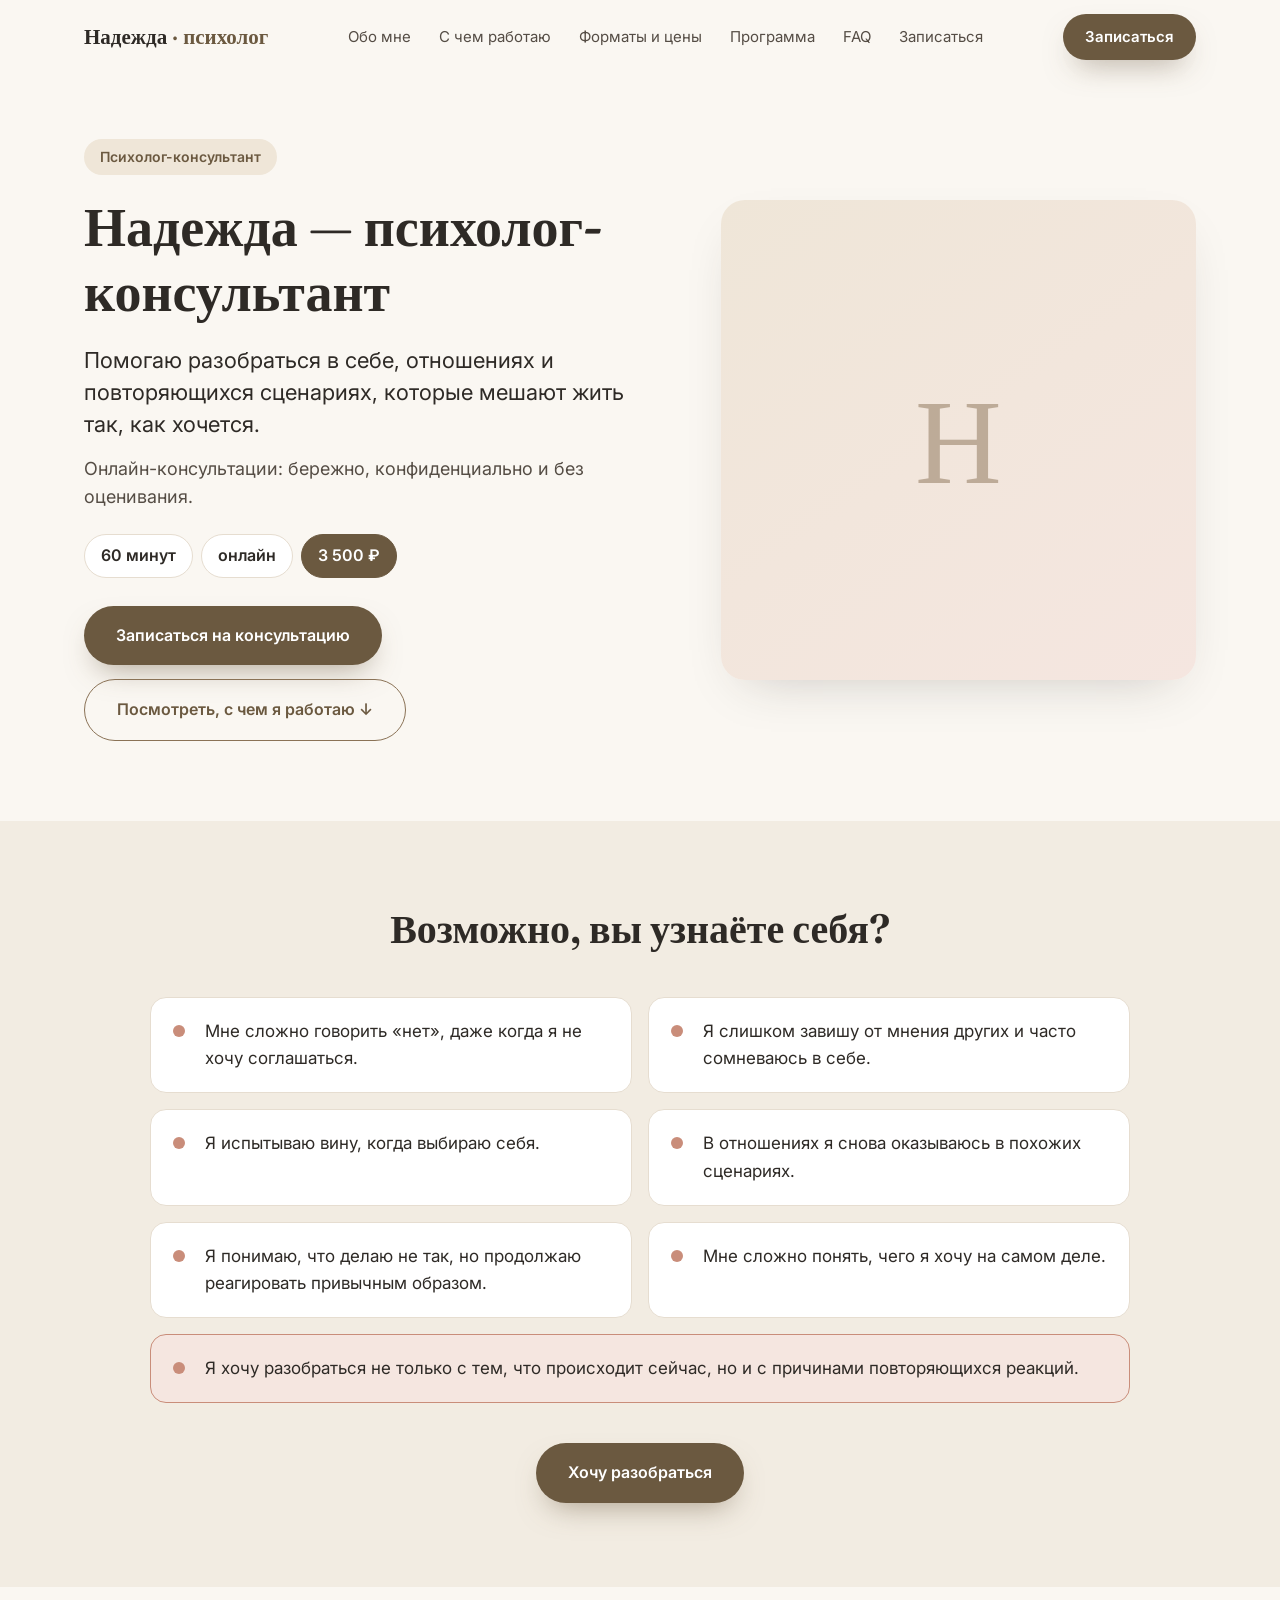
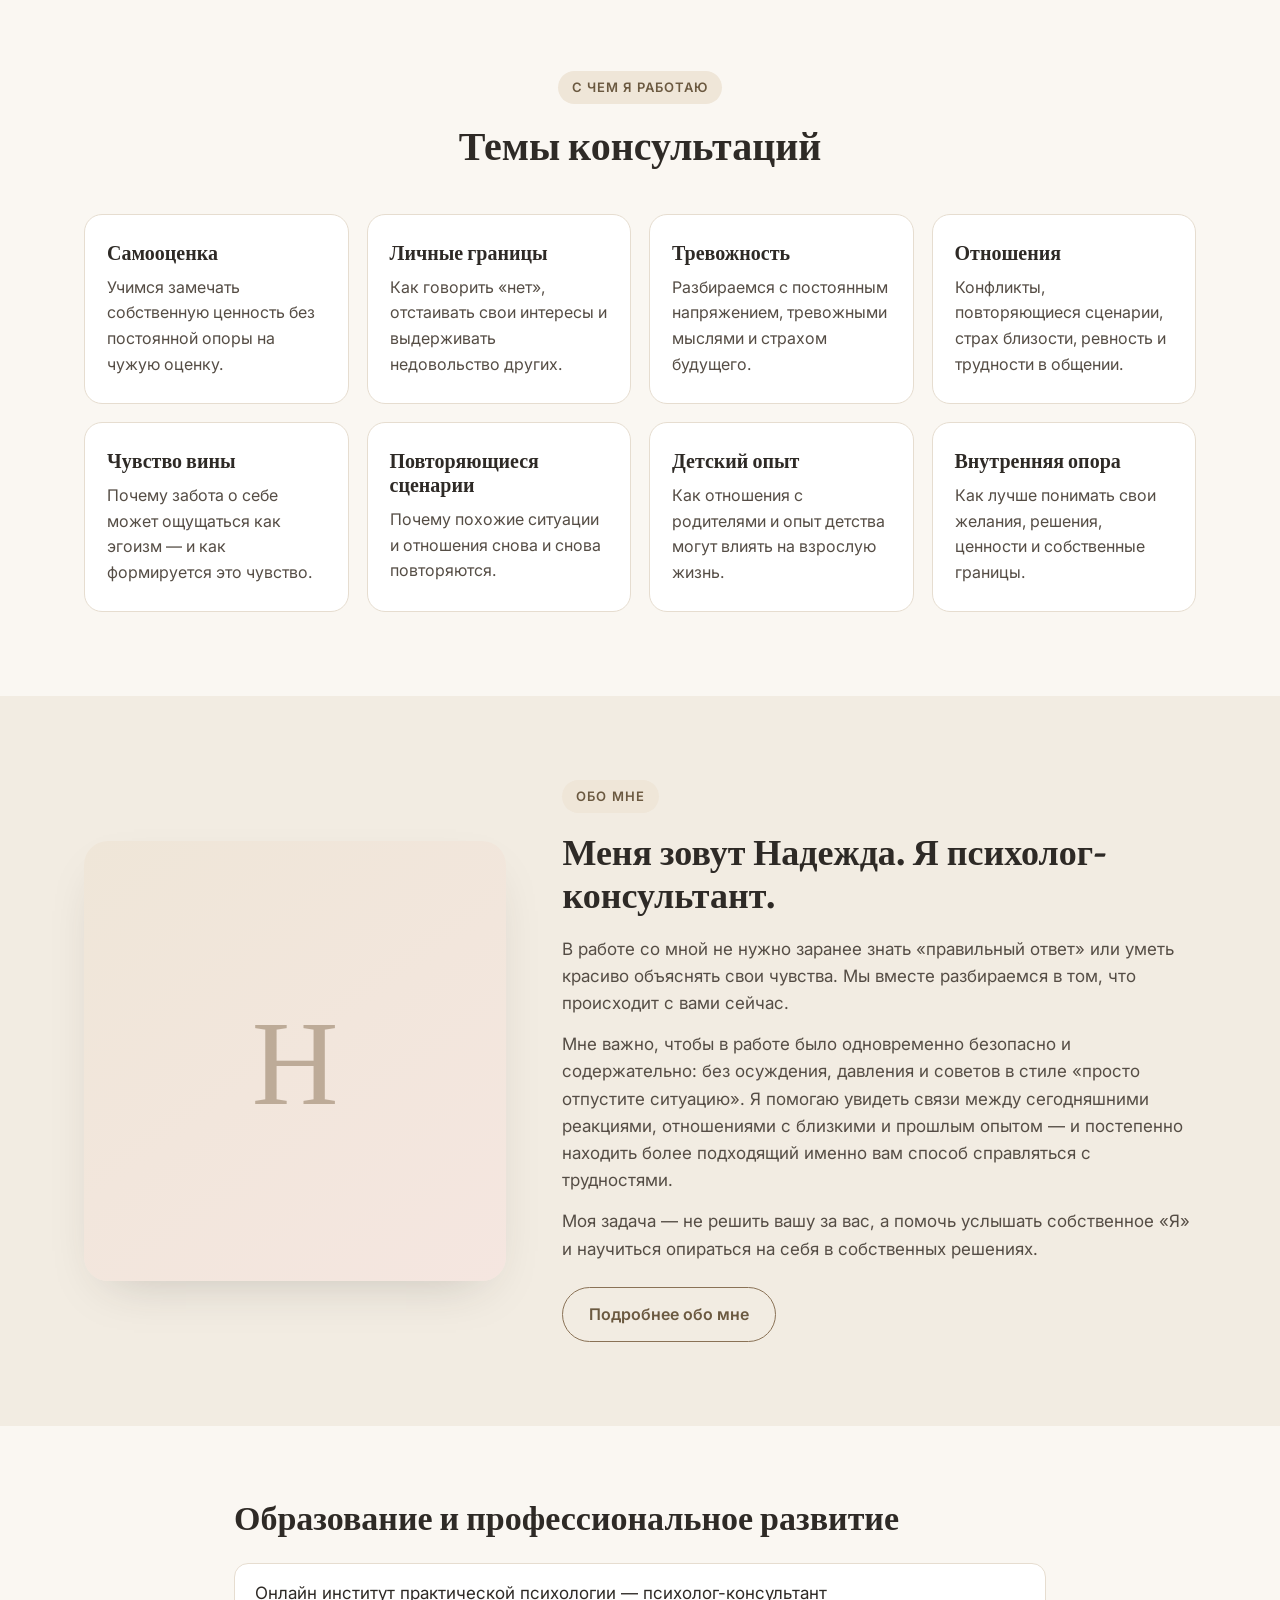
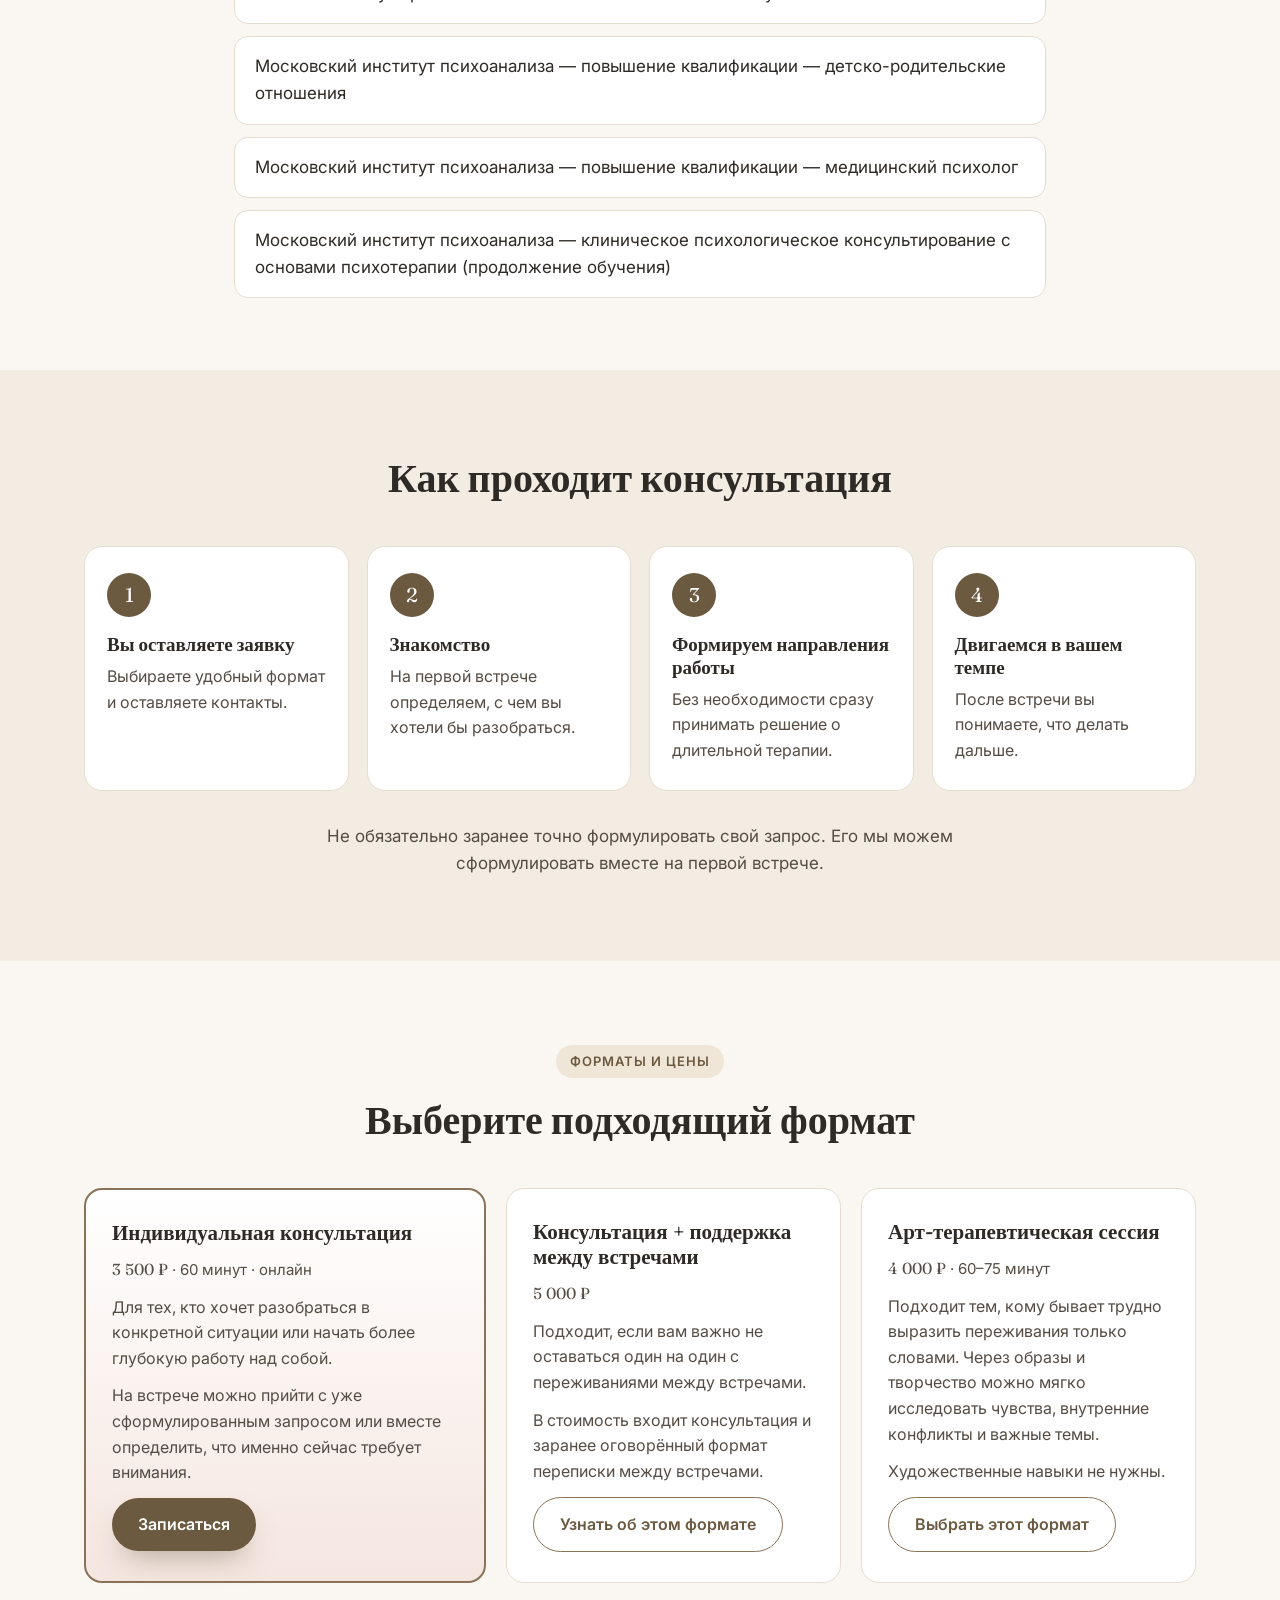
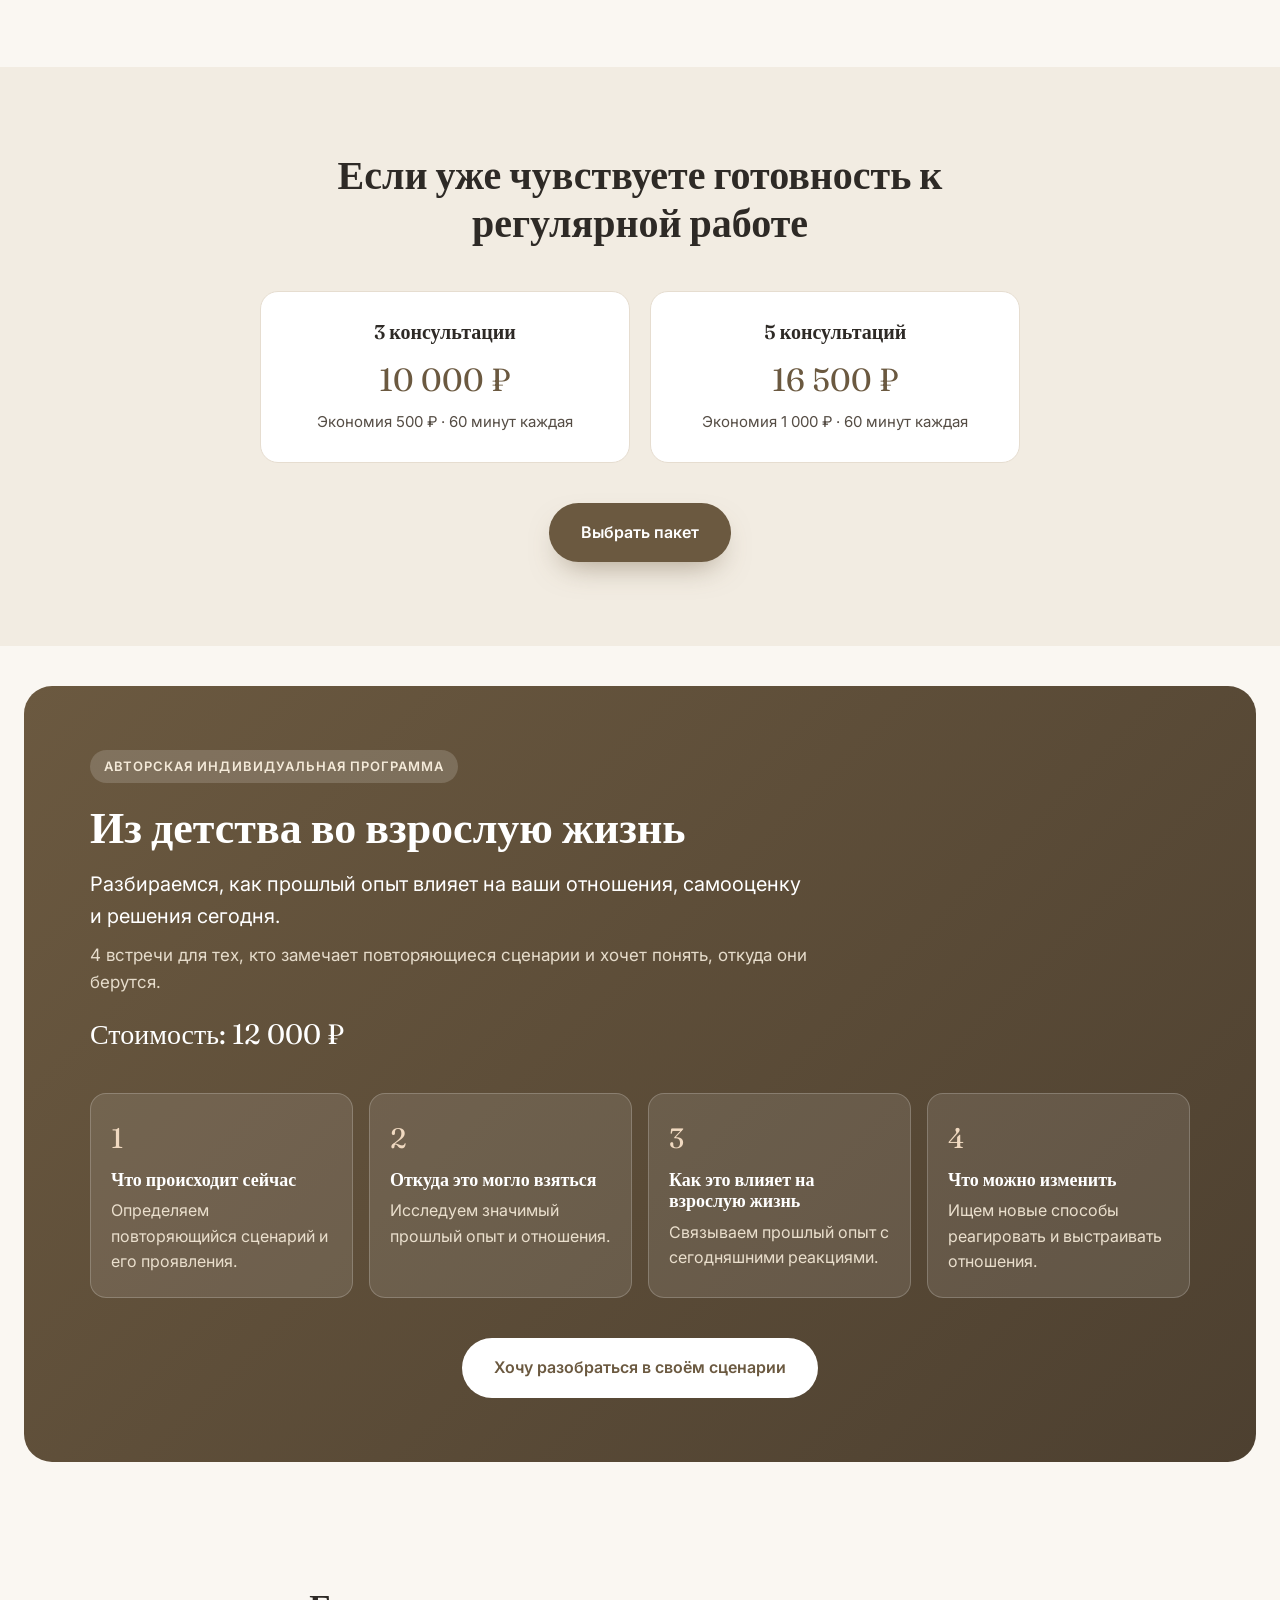
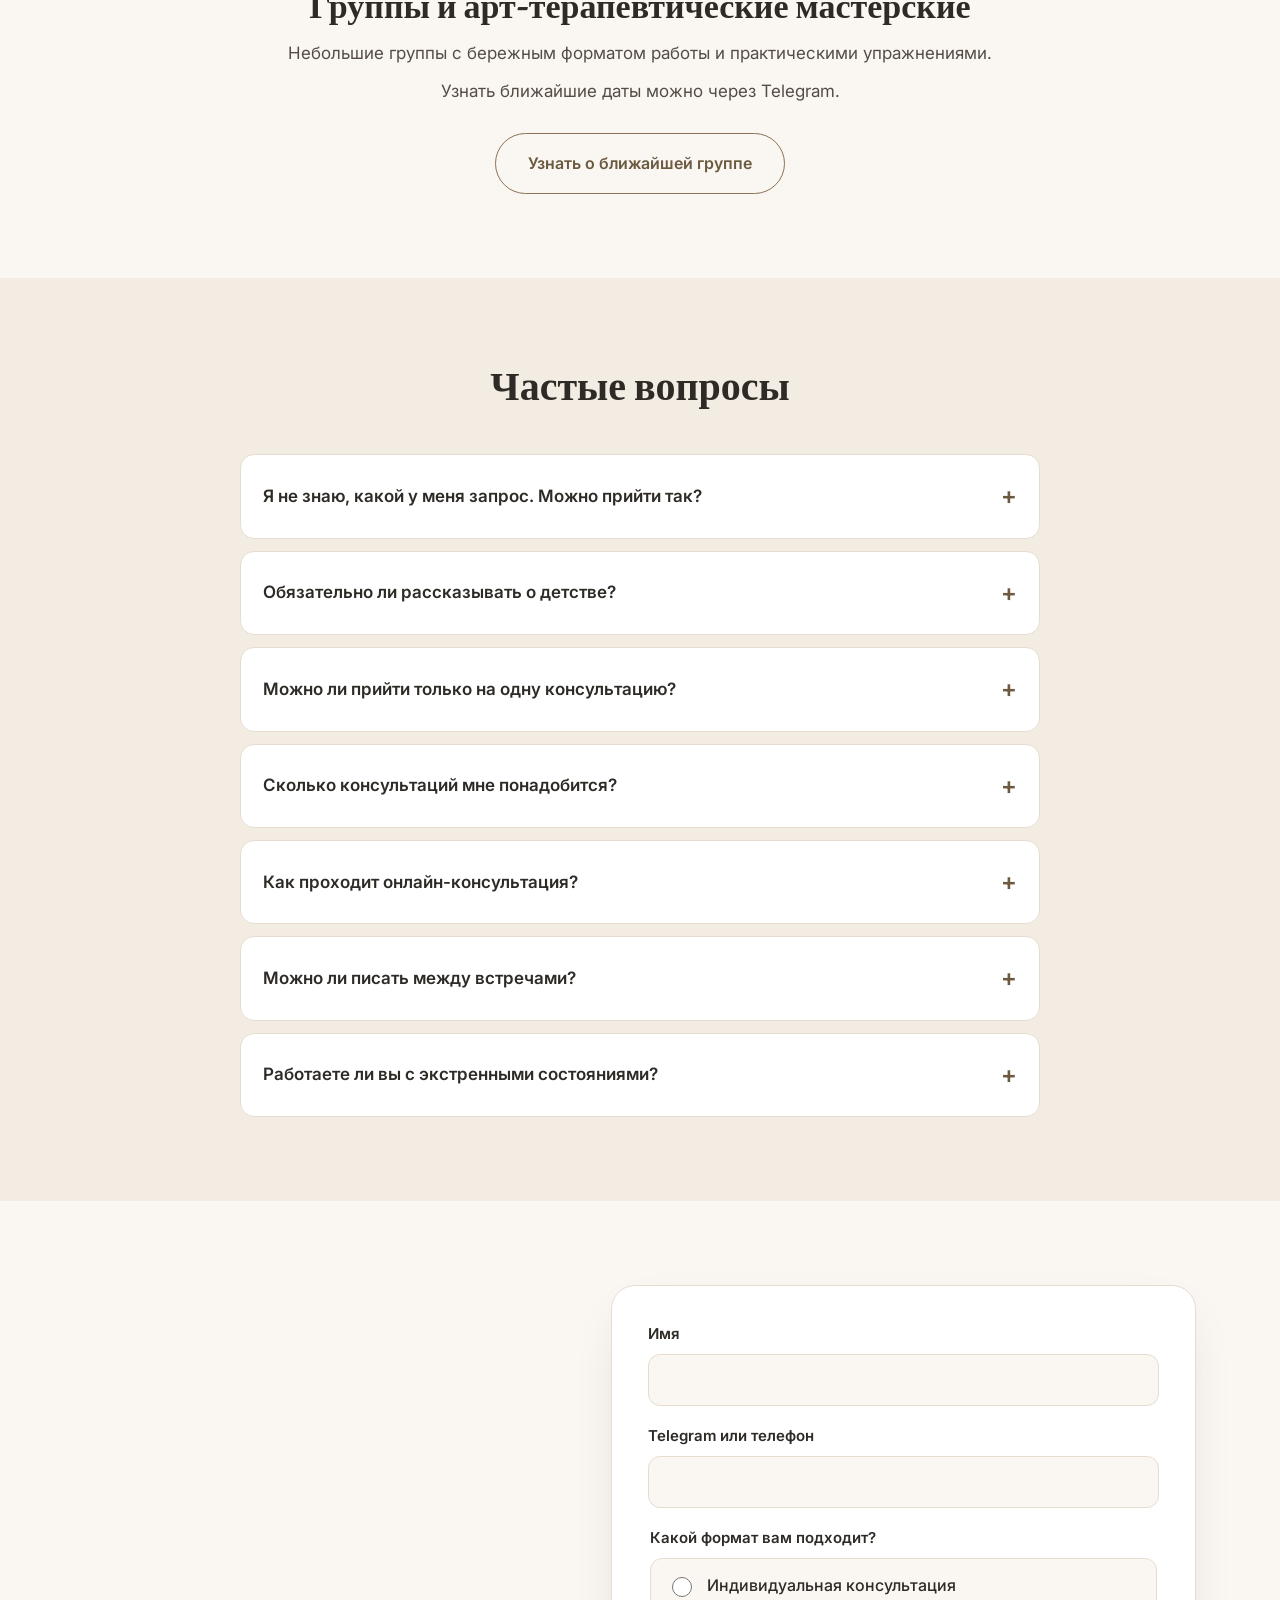
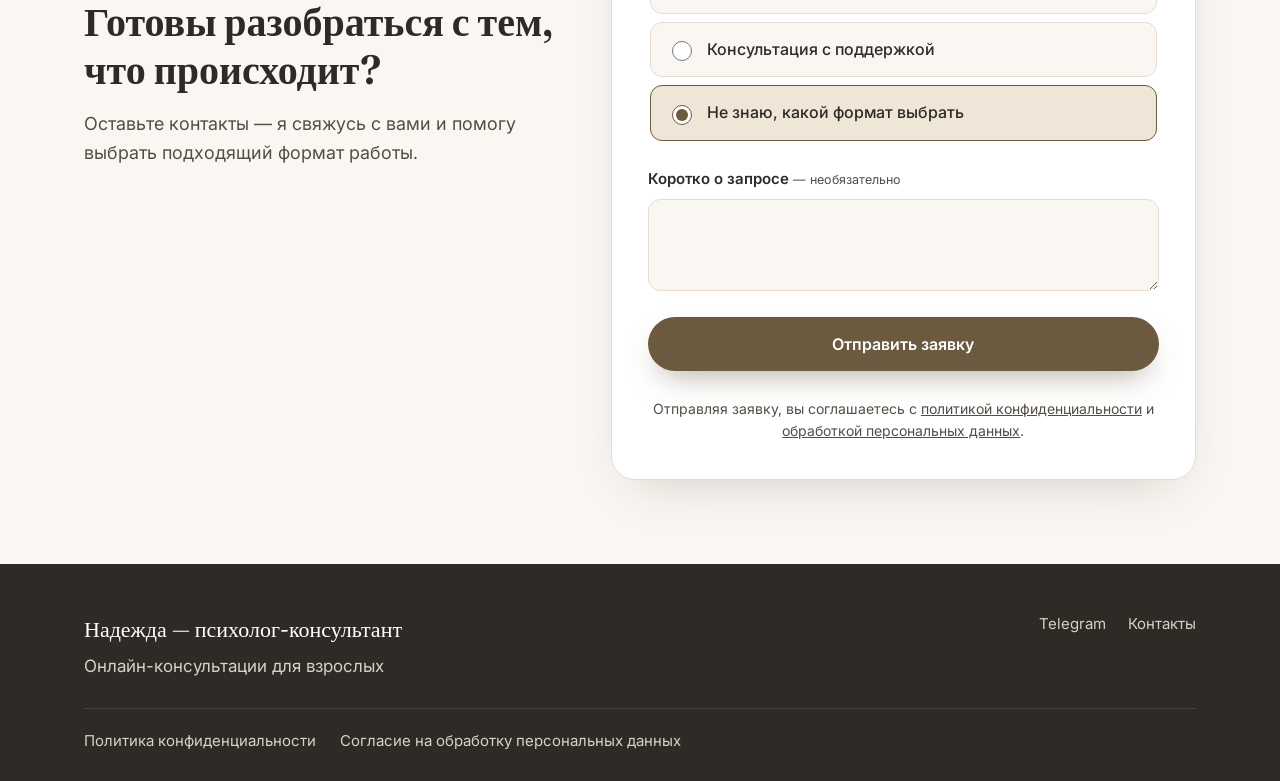
==== commit 7c1418bc: "v2: rework landing per client feedback (new structure, copy, prices, consent page) Co-Authored-By: C" ====
--- a/index.html
+++ b/index.html
@@ -4,7 +4,7 @@
 <meta charset="UTF-8">
 <meta name="viewport" content="width=device-width, initial-scale=1.0">
 <title>Надежда — психолог-консультант. Онлайн-консультации</title>
-<meta name="description" content="Индивидуальные консультации, арт-терапия и авторская программа «Из детства во взрослую жизнь». Работа с самооценкой, границами, отношениями и детским опытом. Онлайн.">
+<meta name="description" content="Помогаю разобраться в себе, отношениях и повторяющихся сценариях. Онлайн-консультации: 60 минут, 3 500 ₽. Бережно, конфиденциально и без оценивания.">
 <link rel="preconnect" href="https://fonts.googleapis.com">
 <link rel="preconnect" href="https://fonts.gstatic.com" crossorigin>
 <link href="https://fonts.googleapis.com/css2?family=Fraunces:wght@500;600;700&family=Inter:wght@400;500;600;700;800&display=swap" rel="stylesheet">
@@ -14,17 +14,16 @@
 
 <header class="header" id="header">
   <div class="container header__inner">
-    <a href="#top" class="logo">Надежда<span> · психолог</span></a>
+    <a href="#top" class="logo">Надежда<span class="suffix"> · психолог</span></a>
     <nav class="nav" id="nav">
       <a href="#about">Обо мне</a>
-      <a href="#services">Услуги</a>
+      <a href="#work">С чем работаю</a>
+      <a href="#prices">Форматы и цены</a>
       <a href="#program">Программа</a>
-      <a href="#groups">Группы</a>
-      <a href="#faq">Вопросы</a>
-      <a href="#form">Запись</a>
+      <a href="#faq">FAQ</a>
+      <a href="#form">Записаться</a>
     </nav>
     <div class="header__actions">
-      <a class="header__phone" href="https://t.me/nadeezhda1010" target="_blank" rel="noopener">@nadeezhda1010</a>
       <a href="#form" class="btn btn--primary">Записаться</a>
       <button class="burger" id="burger" aria-label="Меню"><span></span><span></span><span></span></button>
     </div>
@@ -33,444 +32,275 @@
 
 <section class="hero" id="top">
   <div class="container hero__grid">
-    <div>
-      <span class="hero__eyebrow">Онлайн-консультации</span>
-      <h1>Как детство продолжает влиять на нашу взрослую жизнь — <em>даже если кажется, что вы всё давно забыли</em></h1>
-      <p class="hero__lead">Мы уже давно выросли, стали самостоятельными и живём своей жизнью — но всё равно боимся расстроить родителей, болезненно реагируем на критику, стараемся быть удобными, испытываем чувство вины за свои желания или снова и снова оказываемся в похожих отношениях.</p>
+    <div class="hero__text">
+      <span class="hero__eyebrow">Психолог-консультант</span>
+      <h1>Надежда — психолог-консультант</h1>
+      <p class="hero__lead">Помогаю разобраться в себе, отношениях и повторяющихся сценариях, которые мешают жить так, как хочется.</p>
+      <p class="hero__sub">Онлайн-консультации: бережно, конфиденциально и без оценивания.</p>
+      <p class="hero__price"><span>60 минут</span><span>онлайн</span><span>3 500 ₽</span></p>
       <div class="hero__cta">
-        <a href="#form" class="btn btn--primary">Записаться на консультацию</a>
-        <a href="#program" class="btn btn--ghost">Узнать про программу</a>
-      </div>
-      <div class="hero__stats">
-        <div class="hero__stat"><b data-target="5">0</b><span>лет практики</span></div>
-        <div class="hero__stat"><b data-target="2">0</b><span>профильных диплома</span></div>
-        <div class="hero__stat"><b data-target="100">0</b><span>% онлайн-формат</span></div>
-      </div>
-    </div>
-    <div class="hero__card">
-      <img src="https://loremflickr.com/700/900/portrait,woman,warm/all?lock=63" alt="Надежда, психолог-консультант">
-      <div class="hero__badge">
-        <div class="ico"><svg viewBox="0 0 24 24" fill="none" stroke="currentColor" stroke-width="2"><path d="M12 21c-4.5-3-8-6.5-8-10.5A5.5 5.5 0 0 1 9.5 5c1 0 2.5.5 2.5 2 0-1.5 1.5-2 2.5-2A5.5 5.5 0 0 1 20 10.5C20 14.5 16.5 18 12 21Z"/></svg></div>
-        <div><strong>Клинико-психологическое консультирование</strong><small>с основами психотерапии, опыт 5 лет</small></div>
-      </div>
-    </div>
-  </div>
-</section>
-
-<section class="adv" id="advantages">
-  <div class="container">
-    <div class="section-head">
-      <span class="section-tag">Почему обращаются ко мне</span>
-      <h2>Многие из этих реакций когда-то помогали адаптироваться</h2>
-      <p>Но во взрослой жизни они мешают строить отношения, принимать решения и чувствовать себя свободно. Мы вместе разбираемся, как сформировались привычные сценарии и что можно изменить.</p>
-    </div>
-    <div class="adv-grid">
-      <div class="adv">
-        <div class="ico"><svg viewBox="0 0 24 24" fill="none" stroke="currentColor" stroke-width="2"><circle cx="12" cy="12" r="9"/><path d="M9 10h.01M15 10h.01M8 15c1.5 1.3 3 1.3 4 1.3s2.5 0 4-1.3"/></svg></div>
-        <h3>Разбираемся в первопричинах</h3>
-        <p>Смотрим, откуда взялись привычные реакции и сценарии — без обвинений и оценок.</p>
-      </div>
-      <div class="adv">
-        <div class="ico"><svg viewBox="0 0 24 24" fill="none" stroke="currentColor" stroke-width="2"><path d="M12 3v18M3 12h18"/><circle cx="12" cy="12" r="9"/></svg></div>
-        <h3>Работаем с тем, что сейчас</h3>
-        <p>Что поддерживает старые модели поведения сегодня — и как их постепенно менять.</p>
-      </div>
-      <div class="adv">
-        <div class="ico"><svg viewBox="0 0 24 24" fill="none" stroke="currentColor" stroke-width="2"><path d="M4 19V5a2 2 0 0 1 2-2h9l5 5v11a2 2 0 0 1-2 2H6a2 2 0 0 1-2-2Z"/><path d="M14 3v5h5"/></svg></div>
-        <h3>Клинический подход</h3>
-        <p>Профильное образование и повышение квалификации в клинической психологии и психоанализе.</p>
-      </div>
-      <div class="adv">
-        <div class="ico"><svg viewBox="0 0 24 24" fill="none" stroke="currentColor" stroke-width="2"><path d="M3 12c2-4 5-6 9-6s7 2 9 6c-2 4-5 6-9 6s-7-2-9-6Z"/><circle cx="12" cy="12" r="2.5"/></svg></div>
-        <h3>Бережный формат</h3>
-        <p>Онлайн, в своём темпе, с возможностью поддержки между встречами.</p>
-      </div>
+        <a href="#form" class="btn btn--primary btn--lg">Записаться на консультацию</a>
+        <a href="#work" class="btn btn--ghost btn--lg">Посмотреть, с чем я работаю ↓</a>
+      </div>
+    </div>
+    <div class="photo photo--hero" data-photo="hero">
+      <span class="photo__mark">Н</span>
+    </div>
+  </div>
+</section>
+
+<section class="recog" id="recog">
+  <div class="container">
+    <div class="section-head">
+      <h2>Возможно, вы узнаёте себя?</h2>
+    </div>
+    <ul class="recog__list">
+      <li class="recog__item">Мне сложно говорить «нет», даже когда я не хочу соглашаться.</li>
+      <li class="recog__item">Я слишком завишу от мнения других и часто сомневаюсь в себе.</li>
+      <li class="recog__item">Я испытываю вину, когда выбираю себя.</li>
+      <li class="recog__item">В отношениях я снова оказываюсь в похожих сценариях.</li>
+      <li class="recog__item">Я понимаю, что делаю не так, но продолжаю реагировать привычным образом.</li>
+      <li class="recog__item">Мне сложно понять, чего я хочу на самом деле.</li>
+      <li class="recog__item recog__item--wide">Я хочу разобраться не только с тем, что происходит сейчас, но и с причинами повторяющихся реакций.</li>
+    </ul>
+    <div class="center"><a href="#form" class="btn btn--primary btn--lg">Хочу разобраться</a></div>
+  </div>
+</section>
+
+<section class="work" id="work">
+  <div class="container">
+    <div class="section-head">
+      <span class="section-tag">С чем я работаю</span>
+      <h2>Темы консультаций</h2>
+    </div>
+    <div class="work__grid">
+      <div class="work__card"><h3>Самооценка</h3><p>Учимся замечать собственную ценность без постоянной опоры на чужую оценку.</p></div>
+      <div class="work__card"><h3>Личные границы</h3><p>Как говорить «нет», отстаивать свои интересы и выдерживать недовольство других.</p></div>
+      <div class="work__card"><h3>Тревожность</h3><p>Разбираемся с постоянным напряжением, тревожными мыслями и страхом будущего.</p></div>
+      <div class="work__card"><h3>Отношения</h3><p>Конфликты, повторяющиеся сценарии, страх близости, ревность и трудности в общении.</p></div>
+      <div class="work__card"><h3>Чувство вины</h3><p>Почему забота о себе может ощущаться как эгоизм — и как формируется это чувство.</p></div>
+      <div class="work__card"><h3>Повторяющиеся сценарии</h3><p>Почему похожие ситуации и отношения снова и снова повторяются.</p></div>
+      <div class="work__card"><h3>Детский опыт</h3><p>Как отношения с родителями и опыт детства могут влиять на взрослую жизнь.</p></div>
+      <div class="work__card"><h3>Внутренняя опора</h3><p>Как лучше понимать свои желания, решения, ценности и собственные границы.</p></div>
     </div>
   </div>
 </section>
 
 <section class="about" id="about">
   <div class="container about__grid">
-    <div class="about__photo">
-      <img src="https://loremflickr.com/600/700/woman,face,portrait/all?lock=77" alt="Надежда, психолог">
+    <div class="photo photo--about" data-photo="about">
+      <span class="photo__mark">Н</span>
     </div>
     <div>
       <span class="section-tag">Обо мне</span>
-      <h2>Надежда, психолог-консультант</h2>
-      <p>На консультациях мы вместе разбираемся, как сформировались ваши привычные сценарии, что поддерживает их сейчас и что можно изменить, чтобы постепенно выстраивать отношения с собой и другими по-новому.</p>
-      <p>Опыт консультирования — 5 лет. Работаю онлайн, беру одного клиента в месяц на длительное сопровождение, чтобы уделять максимум внимания каждому запросу.</p>
-      <div class="cred-list">
-        <div class="cred-item">
-          <div class="ico"><svg viewBox="0 0 24 24" fill="none" stroke="currentColor" stroke-width="2"><path d="M22 10 12 5 2 10l10 5 10-5Z"/><path d="M6 12v5c0 1.5 3 3 6 3s6-1.5 6-3v-5"/></svg></div>
-          <span>Высшее психологическое образование — 37.04.01 «Клинико-психологическое консультирование с основами психотерапии»</span>
-        </div>
-        <div class="cred-item">
-          <div class="ico"><svg viewBox="0 0 24 24" fill="none" stroke="currentColor" stroke-width="2"><path d="M12 2 2 7l10 5 10-5-10-5Z"/><path d="M2 17l10 5 10-5M2 12l10 5 10-5"/></svg></div>
-          <span>Международный диплом MBA по направлению «психолог-консультант»</span>
-        </div>
-        <div class="cred-item">
-          <div class="ico"><svg viewBox="0 0 24 24" fill="none" stroke="currentColor" stroke-width="2"><path d="M4 19.5A2.5 2.5 0 0 1 6.5 17H20"/><path d="M6.5 2H20v20H6.5A2.5 2.5 0 0 1 4 19.5v-15A2.5 2.5 0 0 1 6.5 2Z"/></svg></div>
-          <span>Повышение квалификации — Институт практической психологии, направление «психолог-консультант»</span>
-        </div>
-        <div class="cred-item">
-          <div class="ico"><svg viewBox="0 0 24 24" fill="none" stroke="currentColor" stroke-width="2"><path d="M4 19.5A2.5 2.5 0 0 1 6.5 17H20"/><path d="M6.5 2H20v20H6.5A2.5 2.5 0 0 1 4 19.5v-15A2.5 2.5 0 0 1 6.5 2Z"/></svg></div>
-          <span>Московский институт психоанализа, направление «медицинский психолог»</span>
-        </div>
-      </div>
-    </div>
-  </div>
-</section>
-
-<section class="themes" id="themes">
-  <div class="container">
-    <div class="section-head">
-      <span class="section-tag">С чем работаем</span>
-      <h2>Темы консультаций</h2>
-    </div>
-    <div class="themes-grid">
-      <div class="theme-chip">Самооценка</div>
-      <div class="theme-chip">Личные границы</div>
-      <div class="theme-chip">Чувство вины</div>
-      <div class="theme-chip">Тревожность</div>
-      <div class="theme-chip">Отношения с партнёром</div>
-      <div class="theme-chip">Сложности в общении</div>
-      <div class="theme-chip">Повторяющиеся сценарии</div>
-      <div class="theme-chip">Принятие решений</div>
-      <div class="theme-chip">Внутренние конфликты</div>
-      <div class="theme-chip">Детский опыт</div>
-      <div class="theme-chip">Поиск себя</div>
-      <div class="theme-chip">Внутренняя опора</div>
-    </div>
-  </div>
-</section>
-
-<section class="services" id="services">
-  <div class="container">
-    <div class="section-head">
-      <span class="section-tag">Индивидуальные услуги</span>
-      <h2>Форматы консультаций</h2>
-      <p>Онлайн, длительность 60 минут (если не указано иное).</p>
-    </div>
-    <div class="srv-grid">
-      <div class="srv">
-        <div class="srv__top">
-          <h3>Индивидуальная психологическая консультация</h3>
-          <span class="srv__price">3 500 ₽</span>
-        </div>
-        <span class="srv__meta">Онлайн · 60 минут</span>
-        <p class="desc">Работа с конкретным запросом: самооценка, границы, вина, тревожность, отношения, повторяющиеся сценарии, принятие решений, детский опыт.</p>
-      </div>
-      <div class="srv is-featured">
-        <div class="srv__top">
-          <h3>Консультация с поддержкой между встречами</h3>
-          <span class="srv__price">5 000 ₽</span>
-        </div>
-        <span class="srv__meta">Консультация + переписка между встречами</span>
-        <ul>
-          <li>Консультация 60 минут</li>
-          <li>Возможность обращаться в переписке между встречами</li>
-          <li>Психологическая поддержка и обратная связь</li>
-          <li>Помощь в осмыслении возникающих ситуаций</li>
-        </ul>
-      </div>
-      <div class="srv">
-        <div class="srv__top">
-          <h3>Арт-терапевтическая сессия</h3>
-          <span class="srv__price">4 000 ₽</span>
-        </div>
-        <span class="srv__meta">Онлайн · 60–75 минут</span>
-        <p class="desc">Рисунок, образы и метафоры для работы с эмоциональным состоянием, внутренними конфликтами, отношением к себе, желаниями и переживаниями.</p>
-      </div>
-      <div class="srv">
-        <div class="srv__top">
-          <h3>Разбор конкретного запроса</h3>
-          <span class="srv__price">3 000 ₽</span>
-        </div>
-        <span class="srv__meta">60 минут</span>
-        <p class="desc">Разбор конкретной ситуации или проблемы, определение причин и возможных направлений дальнейшей работы.</p>
-      </div>
-    </div>
-  </div>
-</section>
-
-<section class="packages" id="packages">
-  <div class="container">
-    <div class="section-head">
-      <span class="section-tag">Пакеты</span>
-      <h2>Продолжительная работа — выгоднее</h2>
-    </div>
-    <div class="pkg-grid">
+      <h2>Меня зовут Надежда. Я психолог-консультант.</h2>
+      <p>В работе со мной не нужно заранее знать «правильный ответ» или уметь красиво объяснять свои чувства. Мы вместе разбираемся в том, что происходит с вами сейчас.</p>
+      <p>Мне важно, чтобы в работе было одновременно безопасно и содержательно: без осуждения, давления и советов в стиле «просто отпустите ситуацию». Я помогаю увидеть связи между сегодняшними реакциями, отношениями с близкими и прошлым опытом — и постепенно находить более подходящий именно вам способ справляться с трудностями.</p>
+      <p>Моя задача — не решить вашу за вас, а помочь услышать собственное «Я» и научиться опираться на себя в собственных решениях.</p>
+      <a href="#education" class="btn btn--ghost">Подробнее обо мне</a>
+    </div>
+  </div>
+</section>
+
+<section class="edu" id="education">
+  <div class="container edu__wrap">
+    <h2>Образование и профессиональное развитие</h2>
+    <ul class="edu__list">
+      <li>Онлайн институт практической психологии — психолог-консультант</li>
+      <li>Московский институт психоанализа — повышение квалификации — детско-родительские отношения</li>
+      <li>Московский институт психоанализа — повышение квалификации — медицинский психолог</li>
+      <li>Московский институт психоанализа — клиническое психологическое консультирование с основами психотерапии (продолжение обучения)</li>
+    </ul>
+  </div>
+</section>
+
+<section class="how" id="how">
+  <div class="container">
+    <div class="section-head">
+      <h2>Как проходит консультация</h2>
+    </div>
+    <div class="how__grid">
+      <div class="how__step"><span class="how__num">1</span><h3>Вы оставляете заявку</h3><p>Выбираете удобный формат и оставляете контакты.</p></div>
+      <div class="how__step"><span class="how__num">2</span><h3>Знакомство</h3><p>На первой встрече определяем, с чем вы хотели бы разобраться.</p></div>
+      <div class="how__step"><span class="how__num">3</span><h3>Формируем направления работы</h3><p>Без необходимости сразу принимать решение о длительной терапии.</p></div>
+      <div class="how__step"><span class="how__num">4</span><h3>Двигаемся в вашем темпе</h3><p>После встречи вы понимаете, что делать дальше.</p></div>
+    </div>
+    <p class="how__note">Не обязательно заранее точно формулировать свой запрос. Его мы можем сформулировать вместе на первой встрече.</p>
+  </div>
+</section>
+
+<section class="prices" id="prices">
+  <div class="container">
+    <div class="section-head">
+      <span class="section-tag">Форматы и цены</span>
+      <h2>Выберите подходящий формат</h2>
+    </div>
+    <div class="fmt__grid">
+      <div class="fmt fmt--main">
+        <h3>Индивидуальная консультация</h3>
+        <p class="fmt__price">3 500 ₽ <small>· 60 минут · онлайн</small></p>
+        <p>Для тех, кто хочет разобраться в конкретной ситуации или начать более глубокую работу над собой.</p>
+        <p>На встрече можно прийти с уже сформулированным запросом или вместе определить, что именно сейчас требует внимания.</p>
+        <a href="#form" class="btn btn--primary" data-pick="Индивидуальная консультация">Записаться</a>
+      </div>
+      <div class="fmt">
+        <h3>Консультация + поддержка между встречами</h3>
+        <p class="fmt__price">5 000 ₽</p>
+        <p>Подходит, если вам важно не оставаться один на один с переживаниями между встречами.</p>
+        <p>В стоимость входит консультация и заранее оговорённый формат переписки между встречами.</p>
+        <a href="#form" class="btn btn--ghost" data-pick="Консультация с поддержкой">Узнать об этом формате</a>
+      </div>
+      <div class="fmt">
+        <h3>Арт-терапевтическая сессия</h3>
+        <p class="fmt__price">4 000 ₽ <small>· 60–75 минут</small></p>
+        <p>Подходит тем, кому бывает трудно выразить переживания только словами. Через образы и творчество можно мягко исследовать чувства, внутренние конфликты и важные темы.</p>
+        <p>Художественные навыки не нужны.</p>
+        <a href="#form" class="btn btn--ghost" data-pick="Не знаю, какой формат выбрать">Выбрать этот формат</a>
+      </div>
+    </div>
+  </div>
+</section>
+
+<section class="pkgs" id="packages">
+  <div class="container">
+    <div class="section-head">
+      <h2>Если уже чувствуете готовность к регулярной работе</h2>
+    </div>
+    <div class="pkg__grid">
       <div class="pkg">
-        <h3>Пакет из 3 консультаций</h3>
-        <span class="srv__meta">3 × 60 минут</span>
-        <div class="price">9 500 ₽</div>
-        <a href="#form" class="btn btn--ghost btn--block">Выбрать</a>
+        <h3>3 консультации</h3>
+        <p class="pkg__price">10 000 ₽</p>
+        <p class="pkg__meta">Экономия 500 ₽ · 60 минут каждая</p>
       </div>
       <div class="pkg">
-        <h3>Пакет из 5 консультаций</h3>
-        <span class="srv__meta">5 × 60 минут</span>
-        <div class="price">15 000 ₽</div>
-        <div class="save">Выгоднее на 2 500 ₽</div>
-        <a href="#form" class="btn btn--primary btn--block">Выбрать</a>
-      </div>
-    </div>
+        <h3>5 консультаций</h3>
+        <p class="pkg__price">16 500 ₽</p>
+        <p class="pkg__meta">Экономия 1 000 ₽ · 60 минут каждая</p>
+      </div>
+    </div>
+    <div class="center"><a href="#form" class="btn btn--primary btn--lg" data-pick="Не знаю, какой формат выбрать">Выбрать пакет</a></div>
   </div>
 </section>
 
 <section class="program" id="program">
-  <div class="program-wrap">
+  <div class="program__wrap">
     <div class="program__head">
-      <div>
-        <span class="section-tag">Авторская программа</span>
-        <h2>«Из детства во взрослую жизнь»</h2>
-        <p style="color:#d8ccb8;font-size:15px;max-width:520px;">Индивидуальная программа о влиянии опыта отношений с родителями на взрослую жизнь. Помогает увидеть связь между детско-родительскими отношениями и привычными моделями поведения — и определить, какие сценарии хочется изменить.</p>
-      </div>
-      <div class="program__price">
-        <b>12 000 ₽</b>
-        <span>4 встречи по 60–75 минут</span>
-      </div>
-    </div>
-    <div class="program-steps">
-      <div class="p-step">
-        <div class="num">01</div>
-        <h4>Какие правила я усвоила в детстве?</h4>
-        <ul>
-          <li>Каким нужно было быть, чтобы получить принятие</li>
-          <li>Какие эмоции разрешались и запрещались</li>
-          <li>Какие требования предъявлялись</li>
-          <li>Как детский опыт повлиял на отношение к себе</li>
-        </ul>
-      </div>
-      <div class="p-step">
-        <div class="num">02</div>
-        <h4>Как детский опыт влияет на мою взрослую жизнь?</h4>
-        <ul>
-          <li>Самооценка и личные границы</li>
-          <li>Отношения и чувство вины</li>
-          <li>Стремление быть удобным</li>
-          <li>Страх разочаровать других</li>
-        </ul>
-      </div>
-      <div class="p-step">
-        <div class="num">03</div>
-        <h4>Какие сценарии я продолжаю повторять?</h4>
-        <ul>
-          <li>Повторяющиеся модели поведения</li>
-          <li>Привычные эмоциональные реакции</li>
-          <li>Сценарии в отношениях</li>
-          <li>Действия «по привычке», несмотря на понимание</li>
-        </ul>
-      </div>
-      <div class="p-step">
-        <div class="num">04</div>
-        <h4>Теперь я могу выбирать сама</h4>
-        <ul>
-          <li>Собственные желания и ценности</li>
-          <li>Личные границы</li>
-          <li>Новые способы взаимодействия с собой</li>
-          <li>Более подходящие способы реагирования</li>
-        </ul>
-      </div>
-    </div>
-    <div class="program__foot">
-      <p>В программе используются элементы арт-терапии, творческие техники, образы и метафоры.</p>
-      <a href="#form" class="btn btn--primary">Записаться на программу</a>
-    </div>
+      <span class="section-tag">Авторская индивидуальная программа</span>
+      <h2>Из детства во взрослую жизнь</h2>
+      <p class="program__lead">Разбираемся, как прошлый опыт влияет на ваши отношения, самооценку и решения сегодня.</p>
+      <p class="program__meta">4 встречи для тех, кто замечает повторяющиеся сценарии и хочет понять, откуда они берутся.</p>
+      <p class="program__price">Стоимость: 12 000 ₽</p>
+    </div>
+    <div class="program__steps">
+      <div class="p-step"><span class="p-step__num">1</span><h3>Что происходит сейчас</h3><p>Определяем повторяющийся сценарий и его проявления.</p></div>
+      <div class="p-step"><span class="p-step__num">2</span><h3>Откуда это могло взяться</h3><p>Исследуем значимый прошлый опыт и отношения.</p></div>
+      <div class="p-step"><span class="p-step__num">3</span><h3>Как это влияет на взрослую жизнь</h3><p>Связываем прошлый опыт с сегодняшними реакциями.</p></div>
+      <div class="p-step"><span class="p-step__num">4</span><h3>Что можно изменить</h3><p>Ищем новые способы реагировать и выстраивать отношения.</p></div>
+    </div>
+    <div class="center"><a href="#form" class="btn btn--light btn--lg" data-pick="Не знаю, какой формат выбрать">Хочу разобраться в своём сценарии</a></div>
   </div>
 </section>
 
 <section class="groups" id="groups">
-  <div class="container">
-    <div class="section-head">
-      <span class="section-tag">Групповые форматы</span>
-      <h2>Мини-группы и мастерские</h2>
-    </div>
-    <div class="group-grid">
-      <div class="group-card">
-        <h3>Тематическая арт-терапевтическая мини-группа</h3>
-        <p>4–6 участников · 1,5–2 часа</p>
-        <div class="themes-inline">
-          <span>Личные границы</span><span>Самооценка</span><span>Чувство вины</span>
-          <span>Отношения</span><span>Внутренние опоры</span><span>Детский опыт</span>
-        </div>
-        <div class="price-row"><span>Стоимость</span><b>2 000 ₽ с человека</b></div>
-      </div>
-      <div class="group-card">
-        <h3>Психологическая мастерская</h3>
-        <p>Разовая тематическая групповая встреча · 1,5–2 часа</p>
-        <div class="themes-inline">
-          <span>Повторяющиеся сценарии</span><span>Быть удобным</span><span>Выражение эмоций</span>
-        </div>
-        <div class="price-row"><span>Стоимость</span><b>1 500–2 000 ₽ с человека</b></div>
-      </div>
-    </div>
-  </div>
-</section>
-
-<section class="process" id="process">
-  <div class="container">
-    <div class="section-head">
-      <span class="section-tag">Как проходит работа</span>
-      <h2>Процесс от заявки до консультации</h2>
-    </div>
-    <div class="process-grid">
-      <div class="p-item">
-        <div class="circle">1</div>
-        <h4>Заявка</h4>
-        <p>Оставляете заявку на сайте или пишете в Telegram</p>
-      </div>
-      <div class="p-item">
-        <div class="circle">2</div>
-        <h4>Знакомство</h4>
-        <p>Коротко обсуждаем запрос и подходящий формат</p>
-      </div>
-      <div class="p-item">
-        <div class="circle">3</div>
-        <h4>Время встречи</h4>
-        <p>Договариваемся об удобном дне и времени</p>
-      </div>
-      <div class="p-item">
-        <div class="circle">4</div>
-        <h4>Консультация</h4>
-        <p>Встречаемся онлайн, работаем с запросом</p>
-      </div>
-      <div class="p-item">
-        <div class="circle">5</div>
-        <h4>Дальнейшие шаги</h4>
-        <p>Определяем, что дальше — разово или курсом</p>
-      </div>
-    </div>
+  <div class="container groups__wrap">
+    <h2>Группы и арт-терапевтические мастерские</h2>
+    <p>Небольшие группы с бережным форматом работы и практическими упражнениями.</p>
+    <p>Узнать ближайшие даты можно через Telegram.</p>
+    <a href="https://t.me/nadeezhda1010" target="_blank" rel="noopener" class="btn btn--ghost btn--lg">Узнать о ближайшей группе</a>
   </div>
 </section>
 
 <section class="faq" id="faq">
   <div class="container">
     <div class="section-head">
-      <span class="section-tag">Вопросы</span>
-      <h2>Отвечаю на частые вопросы</h2>
+      <h2>Частые вопросы</h2>
     </div>
     <div class="faq__list">
       <details class="faq__item">
-        <summary>Как проходит консультация онлайн?</summary>
-        <p>Встречаемся в видеозвонке в удобном для вас мессенджере или сервисе. Формат ничем не уступает очному — вы находитесь в комфортной обстановке.</p>
-      </details>
-      <details class="faq__item">
-        <summary>Сколько нужно консультаций?</summary>
-        <p>Зависит от запроса. Разовый вопрос можно разобрать за 1–3 встречи, работа с глубинными сценариями обычно занимает несколько месяцев. Программа «Из детства во взрослую жизнь» рассчитана на 4 встречи.</p>
-      </details>
-      <details class="faq__item">
-        <summary>В чём разница между обычной консультацией и услугой с поддержкой между встречами?</summary>
-        <p>Во втором варианте, помимо самой встречи, вы можете написать мне в перерывах между консультациями, если возникнет сложная ситуация или понадобится обратная связь.</p>
-      </details>
-      <details class="faq__item">
-        <summary>Что такое арт-терапия и зачем она нужна?</summary>
-        <p>Это работа через рисунок, образы и метафоры — помогает мягко подойти к темам, которые сложно сформулировать словами.</p>
-      </details>
-      <details class="faq__item">
-        <summary>Как понять, что мне подходит именно программа, а не разовая консультация?</summary>
-        <p>Если вы замечаете, что определённые ситуации и реакции повторяются в разных сферах жизни и хотите разобраться в их корнях — программа даёт для этого структурированный путь за 4 встречи.</p>
-      </details>
-      <details class="faq__item">
-        <summary>Как записаться?</summary>
-        <p>Оставьте заявку в форме ниже или напишите в Telegram — @nadeezhda1010. Отвечу и подберём удобное время.</p>
+        <summary>Я не знаю, какой у меня запрос. Можно прийти так?</summary>
+        <p>Да. Не обязательно заранее точно формулировать запрос. На первой встрече мы вместе определим, что сейчас происходит и с чем имеет смысл работать.</p>
+      </details>
+      <details class="faq__item">
+        <summary>Обязательно ли рассказывать о детстве?</summary>
+        <p>Нет. Мы обращаемся к прошлому только тогда, когда это действительно помогает понять ваш нынешний запрос.</p>
+      </details>
+      <details class="faq__item">
+        <summary>Можно ли прийти только на одну консультацию?</summary>
+        <p>Да. После первой встречи вы можете решить, хотите ли продолжать работу и в каком формате.</p>
+      </details>
+      <details class="faq__item">
+        <summary>Сколько консультаций мне понадобится?</summary>
+        <p>Универсального количества нет. Длительность работы зависит от вашего запроса, целей и темпа.</p>
+      </details>
+      <details class="faq__item">
+        <summary>Как проходит онлайн-консультация?</summary>
+        <p>В назначенное время мы созваниваемся онлайн. Для встречи понадобится спокойное место и стабильный интернет.</p>
+      </details>
+      <details class="faq__item">
+        <summary>Можно ли писать между встречами?</summary>
+        <p>Это зависит от выбранного формата. В стандартную консультацию переписка между встречами не входит.</p>
+      </details>
+      <details class="faq__item">
+        <summary>Работаете ли вы с экстренными состояниями?</summary>
+        <p>Психологическая консультация не является экстренной помощью. При непосредственной угрозе жизни или здоровью необходимо обращаться в экстренные службы или ближайшее медицинское учреждение.</p>
       </details>
     </div>
   </div>
 </section>
 
 <section class="form-section" id="form">
-  <div class="container form-grid">
+  <div class="container form-wrap">
+    <div class="form-intro">
+      <h2>Готовы разобраться с тем, что происходит?</h2>
+      <p>Оставьте контакты — я свяжусь с вами и помогу выбрать подходящий формат работы.</p>
+    </div>
     <div class="form-card">
-      <h2>Записаться на консультацию</h2>
-      <p>Оставьте заявку — отвечу и подберём удобный формат и время.</p>
       <form id="leadForm">
         <div class="field">
           <label for="name">Имя</label>
-          <input type="text" id="name" name="name" placeholder="Как к вам обращаться" required>
+          <input type="text" id="name" name="name" autocomplete="given-name" required>
         </div>
         <div class="field">
-          <label for="phone">Телефон или Telegram</label>
-          <input type="tel" id="phone" name="phone" placeholder="+7 (___) ___-__-__" required>
+          <label for="contact">Telegram или телефон</label>
+          <input type="text" id="contact" name="contact" autocomplete="off" inputmode="text" required>
         </div>
+        <fieldset class="field field--radios">
+          <legend>Какой формат вам подходит?</legend>
+          <label class="radio"><input type="radio" name="service" value="Индивидуальная консультация"><span>Индивидуальная консультация</span></label>
+          <label class="radio"><input type="radio" name="service" value="Консультация с поддержкой"><span>Консультация с поддержкой</span></label>
+          <label class="radio"><input type="radio" name="service" value="Не знаю, какой формат выбрать" checked><span>Не знаю, какой формат выбрать</span></label>
+        </fieldset>
         <div class="field">
-          <label for="service">Что интересует</label>
-          <select id="service" name="service">
-            <option>Индивидуальная консультация — 3 500 ₽</option>
-            <option>Консультация с поддержкой между встречами — 5 000 ₽</option>
-            <option>Арт-терапевтическая сессия — 4 000 ₽</option>
-            <option>Разбор конкретного запроса — 3 000 ₽</option>
-            <option>Пакет консультаций</option>
-            <option>Программа «Из детства во взрослую жизнь» — 12 000 ₽</option>
-            <option>Групповой формат</option>
-            <option>Пока не определилась</option>
-          </select>
-        </div>
-        <div class="field">
-          <label for="comment">Коротко о запросе (по желанию)</label>
-          <textarea id="comment" name="comment" placeholder="С чем хотелось бы разобраться"></textarea>
+          <label for="comment">Коротко о запросе <small>— необязательно</small></label>
+          <textarea id="comment" name="comment" rows="3"></textarea>
         </div>
         <input type="text" name="_gotcha" style="display:none" tabindex="-1" autocomplete="off">
-        <button type="submit" class="btn btn--primary btn--block">Отправить заявку</button>
-        <p class="form-note">Нажимая кнопку, вы соглашаетесь с <a href="privacy.html" style="text-decoration:underline;">политикой обработки персональных данных</a></p>
+        <button type="submit" class="btn btn--primary btn--lg btn--block">Отправить заявку</button>
+        <p class="form-note" id="formNote" role="status"></p>
+        <p class="form-consent">Отправляя заявку, вы соглашаетесь с <a href="privacy.html">политикой конфиденциальности</a> и <a href="consent.html">обработкой персональных данных</a>.</p>
       </form>
     </div>
-    <div class="map-wrap">
-      <div class="map-info">
-        <h3>Контакты</h3>
-        <div class="contact-line">
-          <div class="ico"><svg viewBox="0 0 24 24" fill="none" stroke="currentColor" stroke-width="2"><path d="M21 15.5a2 2 0 0 1-2.2 2 19 19 0 0 1-8.3-3 19 19 0 0 1-6-6 19 19 0 0 1-3-8.3A2 2 0 0 1 3.5 2h3a2 2 0 0 1 2 1.7c.1.9.3 1.8.6 2.7a2 2 0 0 1-.4 2.1L7.4 9.8a16 16 0 0 0 6 6l1.3-1.3a2 2 0 0 1 2.1-.4c.9.3 1.8.5 2.7.6a2 2 0 0 1 1.7 2.1Z"/></svg></div>
-          <span>Telegram: @nadeezhda1010</span>
-        </div>
-        <div class="contact-line">
-          <div class="ico"><svg viewBox="0 0 24 24" fill="none" stroke="currentColor" stroke-width="2"><rect x="3" y="5" width="18" height="14" rx="2"/><path d="m3 7 9 6 9-6"/></svg></div>
-          <span>Формат: онлайн, консультации по всей России</span>
-        </div>
-        <div class="contact-line">
-          <div class="ico"><svg viewBox="0 0 24 24" fill="none" stroke="currentColor" stroke-width="2"><circle cx="12" cy="12" r="9"/><path d="M12 7v5l3 3"/></svg></div>
-          <span>Ответ на заявку — как правило, в течение дня</span>
-        </div>
-      </div>
-      <iframe src="https://yandex.ru/map-widget/v1/?ll=37.617698%2C55.755864&z=10&pt=37.617698,55.755864,pm2rdm" allowfullscreen></iframe>
-    </div>
   </div>
 </section>
 
 <footer class="footer">
   <div class="container">
-    <div class="footer__grid">
+    <div class="footer__top">
       <div>
-        <a href="#top" class="logo">Надежда<span> · психолог</span></a>
-        <p>Индивидуальное и групповое психологическое консультирование онлайн. Работа с самооценкой, границами, отношениями и детским опытом.</p>
-      </div>
-      <div>
-        <h4>Навигация</h4>
-        <ul>
-          <li><a href="#about">Обо мне</a></li>
-          <li><a href="#services">Услуги</a></li>
-          <li><a href="#program">Программа</a></li>
-          <li><a href="#groups">Группы</a></li>
-          <li><a href="#faq">Вопросы</a></li>
-        </ul>
-      </div>
-      <div>
-        <h4>Контакты</h4>
-        <ul>
-          <li><a href="https://t.me/nadeezhda1010" target="_blank" rel="noopener">Telegram: @nadeezhda1010</a></li>
-          <li><a href="#form">Оставить заявку</a></li>
-          <li><a href="privacy.html">Политика конфиденциальности</a></li>
-        </ul>
+        <p class="footer__name">Надежда — психолог-консультант</p>
+        <p>Онлайн-консультации для взрослых</p>
+      </div>
+      <div class="footer__links">
+        <a href="https://t.me/nadeezhda1010" target="_blank" rel="noopener">Telegram</a>
+        <a href="#form">Контакты</a>
       </div>
     </div>
     <div class="footer__bottom">
-      <span>© <span id="year"></span> Надежда — психологическое консультирование</span>
-      <span>Сайт не является рекламой медицинских услуг</span>
+      <a href="privacy.html">Политика конфиденциальности</a>
+      <a href="consent.html">Согласие на обработку персональных данных</a>
     </div>
   </div>
 </footer>
-
-<a class="fab" href="https://t.me/nadeezhda1010" target="_blank" rel="noopener" aria-label="Написать в Telegram">
-  <svg viewBox="0 0 24 24" fill="currentColor"><path d="M21.9 4.3 2.6 11.9c-1.2.5-1.2 1.2-.2 1.5l4.9 1.5 1.9 5.8c.2.6.4.8.9.8.4 0 .6-.2.9-.5l2.2-2.1 4.6 3.4c.8.5 1.4.2 1.6-.8l3-14.1c.3-1.3-.4-1.9-1.5-1.6Zm-3 3.5-7 6.3-.3 3.3-1.5-4.5 8.4-5.3c.4-.2.7 0 .4.2Z"/></svg>
-</a>
 
 <script src="script.js"></script>
 </body>
--- a/styles.css
+++ b/styles.css
@@ -1,10 +1,9 @@
-/* ===== Base ===== */
 :root {
   --clr-bg: #faf7f2;
   --clr-bg-alt: #f2ece2;
   --clr-surface: #ffffff;
   --clr-text: #2e2a26;
-  --clr-text-soft: #6b6259;
+  --clr-text-soft: #554d45;
   --clr-border: #e6ddd0;
   --clr-accent: #8a7256;
   --clr-accent-dark: #6b5940;
@@ -22,6 +21,7 @@
 body {
   margin: 0;
   font-family: var(--font-body);
+  font-size: 17px;
   background: var(--clr-bg);
   color: var(--clr-text);
   line-height: 1.6;
@@ -33,7 +33,8 @@
 h1, h2, h3, h4 { font-family: var(--font-head); font-weight: 600; margin: 0; line-height: 1.2; }
 p { margin: 0; }
 .container { max-width: 1160px; margin: 0 auto; padding: 0 24px; }
-section { padding: 96px 0; }
+section { padding: 84px 0; }
+.center { text-align: center; margin-top: 40px; }
 .section-tag {
   display: inline-block;
   font-size: 13px;
@@ -46,386 +47,214 @@
   margin-bottom: 18px;
   font-weight: 600;
 }
-.section-head { max-width: 680px; margin: 0 auto 56px; text-align: center; }
-.section-head h2 { font-size: clamp(28px, 3.4vw, 40px); margin-bottom: 14px; }
-.section-head p { color: var(--clr-text-soft); font-size: 17px; }
+.section-head { max-width: 720px; margin: 0 auto 44px; text-align: center; }
+.section-head h2 { font-size: clamp(28px, 3.4vw, 40px); }
 
 .btn {
   display: inline-flex;
   align-items: center;
   justify-content: center;
   gap: 8px;
-  padding: 15px 28px;
+  padding: 14px 26px;
   border-radius: 999px;
   font-weight: 600;
-  font-size: 15px;
+  font-size: 16px;
+  font-family: var(--font-body);
   cursor: pointer;
   border: none;
-  transition: transform .18s ease, box-shadow .18s ease, background .18s ease;
-  white-space: nowrap;
-}
+  text-align: center;
+  transition: transform .18s ease, box-shadow .18s ease;
+}
+.btn--lg { padding: 17px 32px; }
 .btn--primary { background: var(--clr-accent-dark); color: #fff; box-shadow: 0 14px 30px -12px rgba(107, 89, 64, .55); }
-.btn--primary:hover { transform: translateY(-2px); box-shadow: 0 18px 36px -12px rgba(107, 89, 64, .6); }
-.btn--ghost { background: transparent; color: var(--clr-accent-dark); border: 1.5px solid var(--clr-border); }
-.btn--ghost:hover { border-color: var(--clr-accent-dark); }
+.btn--primary:hover { transform: translateY(-2px); }
+.btn--ghost { background: transparent; color: var(--clr-accent-dark); border: 1.5px solid var(--clr-accent); }
+.btn--ghost:hover { background: var(--clr-accent-soft); }
+.btn--light { background: #fff; color: var(--clr-accent-dark); }
 .btn--block { width: 100%; }
 
-/* ===== Header ===== */
-.header {
-  position: sticky;
-  top: 0;
-  z-index: 100;
-  background: rgba(250, 247, 242, .85);
-  backdrop-filter: blur(10px);
-  border-bottom: 1px solid transparent;
-  transition: border-color .2s ease, box-shadow .2s ease;
-}
-.header.scrolled { border-color: var(--clr-border); box-shadow: 0 8px 24px -20px rgba(0,0,0,.3); }
-.header__inner {
-  display: flex;
-  align-items: center;
-  justify-content: space-between;
-  gap: 24px;
-  min-width: 0;
-  padding: 18px 24px;
-}
+/* Header */
+.header { position: sticky; top: 0; z-index: 100; background: rgba(250, 247, 242, .92); backdrop-filter: blur(10px); border-bottom: 1px solid transparent; transition: border-color .2s ease; }
+.header.scrolled { border-color: var(--clr-border); }
+.header__inner { display: flex; align-items: center; justify-content: space-between; gap: 24px; min-width: 0; padding: 14px 24px; }
 .logo { flex-shrink: 0; font-family: var(--font-head); font-size: 21px; font-weight: 600; }
 .logo span { color: var(--clr-accent-dark); }
 .nav { display: flex; align-items: center; gap: 28px; }
-.nav a { font-size: 15px; color: var(--clr-text-soft); white-space: nowrap; transition: color .15s ease; }
+.nav a { font-size: 15px; color: var(--clr-text-soft); white-space: nowrap; }
 .nav a:hover { color: var(--clr-accent-dark); }
-.header__actions { display: flex; align-items: center; gap: 16px; flex-shrink: 0; }
-.header__phone { font-size: 15px; font-weight: 600; white-space: nowrap; }
-.burger {
-  display: none;
-  flex-direction: column;
-  gap: 5px;
-  background: none;
-  border: none;
-  cursor: pointer;
-  padding: 6px;
-}
+.header__actions { display: flex; align-items: center; gap: 12px; flex-shrink: 0; }
+.header__actions .btn { padding: 11px 22px; font-size: 15px; }
+.burger { display: none; flex-direction: column; gap: 5px; background: none; border: none; cursor: pointer; padding: 8px; }
 .burger span { width: 24px; height: 2px; background: var(--clr-text); transition: transform .2s ease, opacity .2s ease; }
 .burger.is-open span:nth-child(1) { transform: translateY(7px) rotate(45deg); }
 .burger.is-open span:nth-child(2) { opacity: 0; }
 .burger.is-open span:nth-child(3) { transform: translateY(-7px) rotate(-45deg); }
 
-/* ===== Hero ===== */
-.hero { padding: 76px 0 100px; overflow: hidden; }
-.hero__grid { display: grid; grid-template-columns: 1.1fr .9fr; gap: 64px; align-items: center; }
-.hero__eyebrow {
-  display: inline-flex;
-  align-items: center;
-  gap: 8px;
-  font-size: 13px;
-  font-weight: 600;
-  color: var(--clr-accent-dark);
-  background: var(--clr-accent-soft);
-  padding: 7px 16px;
-  border-radius: 999px;
-  margin-bottom: 22px;
-}
-.hero h1 { font-size: clamp(34px, 4.6vw, 54px); margin-bottom: 22px; }
-.hero h1 em { font-style: normal; color: var(--clr-accent-dark); }
-.hero__lead { font-size: 18px; color: var(--clr-text-soft); max-width: 520px; margin-bottom: 34px; }
-.hero__cta { display: flex; gap: 14px; flex-wrap: wrap; margin-bottom: 44px; }
-.hero__stats { display: flex; gap: 40px; flex-wrap: wrap; }
-.hero__stat b { display: block; font-family: var(--font-head); font-size: 30px; color: var(--clr-accent-dark); }
-.hero__stat span { font-size: 14px; color: var(--clr-text-soft); }
-
-.hero__card {
-  background: var(--clr-surface);
-  border-radius: 24px;
-  padding: 8px;
-  box-shadow: var(--shadow);
-  position: relative;
-}
-.hero__card img { border-radius: 18px; width: 100%; height: 480px; object-fit: cover; }
-.hero__badge {
-  position: absolute;
-  bottom: 26px;
-  left: 26px;
-  right: 26px;
-  background: rgba(255,255,255,.92);
-  backdrop-filter: blur(6px);
-  border-radius: 16px;
-  padding: 16px 18px;
-  display: flex;
-  gap: 14px;
-  align-items: center;
-  box-shadow: 0 12px 30px -18px rgba(0,0,0,.4);
-}
-.hero__badge .ico {
-  width: 42px; height: 42px; border-radius: 12px; flex-shrink: 0;
-  background: var(--clr-accent-soft); display: flex; align-items: center; justify-content: center;
-}
-.hero__badge .ico svg { width: 22px; height: 22px; color: var(--clr-accent-dark); }
-.hero__badge strong { display: block; font-size: 14px; }
-.hero__badge small { color: var(--clr-text-soft); font-size: 13px; }
-
-/* ===== Advantages ===== */
-.adv-grid { display: grid; grid-template-columns: repeat(4, 1fr); gap: 22px; }
-.adv {
-  background: var(--clr-surface);
-  border: 1px solid var(--clr-border);
-  border-radius: var(--radius);
-  padding: 30px 26px;
-}
-.adv .ico {
-  width: 50px; height: 50px; border-radius: 14px;
-  background: var(--clr-accent-soft);
-  display: flex; align-items: center; justify-content: center;
-  margin-bottom: 18px;
-}
-.adv .ico svg { width: 24px; height: 24px; color: var(--clr-accent-dark); }
-.adv h3 { font-size: 18px; margin-bottom: 10px; }
-.adv p { color: var(--clr-text-soft); font-size: 14.5px; }
-
-/* ===== About ===== */
+/* Photo placeholders / real photos */
+.photo { border-radius: 24px; overflow: hidden; box-shadow: var(--shadow); background: linear-gradient(145deg, var(--clr-accent-soft), var(--clr-rose-soft)); position: relative; display: flex; align-items: center; justify-content: center; }
+.photo img { width: 100%; height: 100%; object-fit: cover; }
+.photo__mark { font-family: var(--font-head); font-size: 120px; color: var(--clr-accent); opacity: .5; }
+.photo--hero { min-height: 480px; }
+.photo--about { min-height: 440px; }
+
+/* Hero */
+.hero { padding: 64px 0 80px; }
+.hero__grid { display: grid; grid-template-columns: 1.1fr .9fr; gap: 56px; align-items: center; }
+.hero__eyebrow { display: inline-block; font-size: 14px; font-weight: 600; color: var(--clr-accent-dark); background: var(--clr-accent-soft); padding: 7px 16px; border-radius: 999px; margin-bottom: 20px; }
+.hero h1 { font-size: clamp(34px, 4.6vw, 54px); margin-bottom: 20px; }
+.hero__lead { font-size: 22px; line-height: 1.45; margin-bottom: 14px; }
+.hero__sub { color: var(--clr-text-soft); font-size: 18px; margin-bottom: 22px; }
+.hero__price { display: flex; flex-wrap: wrap; gap: 8px; margin-bottom: 28px; }
+.hero__price span { background: var(--clr-surface); border: 1px solid var(--clr-border); border-radius: 999px; padding: 8px 16px; font-weight: 600; font-size: 16px; }
+.hero__price span:last-child { background: var(--clr-accent-dark); color: #fff; border-color: var(--clr-accent-dark); }
+.hero__cta { display: flex; gap: 14px; flex-wrap: wrap; }
+
+/* Recognition */
+.recog { background: var(--clr-bg-alt); }
+.recog__list { display: grid; grid-template-columns: repeat(2, 1fr); gap: 16px; max-width: 980px; margin: 0 auto; }
+.recog__item { background: var(--clr-surface); border: 1px solid var(--clr-border); border-radius: 16px; padding: 20px 22px 20px 54px; position: relative; font-size: 17px; }
+.recog__item::before { content: ''; position: absolute; left: 22px; top: 27px; width: 12px; height: 12px; border-radius: 50%; background: var(--clr-rose); }
+.recog__item--wide { grid-column: 1 / -1; background: var(--clr-rose-soft); border-color: var(--clr-rose); }
+
+/* Work */
+.work__grid { display: grid; grid-template-columns: repeat(4, 1fr); gap: 18px; }
+.work__card { background: var(--clr-surface); border: 1px solid var(--clr-border); border-radius: var(--radius); padding: 26px 22px; }
+.work__card h3 { font-size: 20px; margin-bottom: 10px; }
+.work__card p { font-size: 16px; color: var(--clr-text-soft); }
+
+/* About */
 .about { background: var(--clr-bg-alt); }
-.about__grid { display: grid; grid-template-columns: .8fr 1.2fr; gap: 60px; align-items: center; }
-.about__photo { border-radius: 24px; overflow: hidden; box-shadow: var(--shadow); }
-.about__photo img { height: 460px; object-fit: cover; }
+.about__grid { display: grid; grid-template-columns: .8fr 1.2fr; gap: 56px; align-items: center; }
 .about h2 { font-size: clamp(26px, 3vw, 36px); margin-bottom: 18px; }
-.about p { color: var(--clr-text-soft); font-size: 16px; margin-bottom: 16px; }
-.cred-list { margin-top: 26px; display: grid; gap: 14px; }
-.cred-item { display: flex; gap: 14px; align-items: flex-start; background: var(--clr-surface); border: 1px solid var(--clr-border); border-radius: 14px; padding: 16px 18px; }
-.cred-item .ico { width: 34px; height: 34px; border-radius: 10px; background: var(--clr-accent-soft); display: flex; align-items: center; justify-content: center; flex-shrink: 0; }
-.cred-item .ico svg { width: 18px; height: 18px; color: var(--clr-accent-dark); }
-.cred-item span { font-size: 14.5px; color: var(--clr-text); }
-
-/* ===== Themes ===== */
-.themes-grid { display: grid; grid-template-columns: repeat(4, 1fr); gap: 14px; }
-.theme-chip {
-  background: var(--clr-surface);
-  border: 1px solid var(--clr-border);
-  border-radius: 14px;
-  padding: 18px;
-  text-align: center;
-  font-size: 14.5px;
-  font-weight: 500;
-  transition: border-color .15s ease, transform .15s ease;
-}
-.theme-chip:hover { border-color: var(--clr-accent); transform: translateY(-3px); }
-
-/* ===== Services ===== */
-.services { background: var(--clr-bg-alt); }
-.srv-grid { display: grid; grid-template-columns: repeat(2, 1fr); gap: 22px; }
-.srv {
-  background: var(--clr-surface);
-  border-radius: var(--radius);
-  border: 1px solid var(--clr-border);
-  padding: 30px;
-  display: flex;
-  flex-direction: column;
-  gap: 12px;
-}
-.srv.is-featured { border-color: var(--clr-accent); background: linear-gradient(180deg, #fff, var(--clr-rose-soft)); position: relative; }
-.srv.is-featured::before {
-  content: 'Популярно';
-  position: absolute; top: -12px; left: 26px;
-  background: var(--clr-rose); color: #fff; font-size: 12px; font-weight: 600;
-  padding: 5px 14px; border-radius: 999px;
-}
-.srv__top { display: flex; justify-content: space-between; align-items: flex-start; gap: 14px; }
-.srv h3 { font-size: 19px; }
-.srv__price { font-family: var(--font-head); font-size: 22px; color: var(--clr-accent-dark); white-space: nowrap; }
-.srv__meta { font-size: 13.5px; color: var(--clr-text-soft); }
-.srv p.desc { color: var(--clr-text-soft); font-size: 14.5px; }
-.srv ul { display: grid; gap: 8px; margin-top: 4px; }
-.srv ul li { font-size: 14px; color: var(--clr-text-soft); padding-left: 20px; position: relative; }
-.srv ul li::before { content: ''; position: absolute; left: 0; top: 8px; width: 6px; height: 6px; border-radius: 50%; background: var(--clr-accent); }
-
-/* ===== Packages ===== */
-.pkg-grid { display: grid; grid-template-columns: repeat(2, 1fr); gap: 22px; }
-.pkg {
-  background: var(--clr-surface);
-  border: 1px solid var(--clr-border);
-  border-radius: var(--radius);
-  padding: 30px;
-  text-align: center;
-}
-.pkg h3 { font-size: 18px; margin-bottom: 6px; }
-.pkg .price { font-family: var(--font-head); font-size: 32px; color: var(--clr-accent-dark); margin: 12px 0 4px; }
-.pkg .save { font-size: 13.5px; color: var(--clr-rose); font-weight: 600; margin-bottom: 16px; }
-
-/* ===== Groups ===== */
-.groups { background: var(--clr-bg-alt); }
-.group-grid { display: grid; grid-template-columns: repeat(2, 1fr); gap: 22px; }
-.group-card { background: var(--clr-surface); border-radius: var(--radius); border: 1px solid var(--clr-border); padding: 30px; }
-.group-card h3 { font-size: 19px; margin-bottom: 10px; }
-.group-card p { color: var(--clr-text-soft); font-size: 14.5px; margin-bottom: 16px; }
-.group-card .price-row { display: flex; justify-content: space-between; align-items: center; padding-top: 16px; border-top: 1px solid var(--clr-border); }
-.group-card .price-row b { font-family: var(--font-head); font-size: 22px; color: var(--clr-accent-dark); }
-.themes-inline { display: flex; flex-wrap: wrap; gap: 8px; margin-bottom: 16px; }
-.themes-inline span { background: var(--clr-accent-soft); color: var(--clr-accent-dark); font-size: 12.5px; padding: 5px 12px; border-radius: 999px; }
-
-/* ===== Program ===== */
-.program {
-  background: linear-gradient(135deg, var(--clr-accent-dark), #4d4030);
-  color: #fff;
-  border-radius: 28px;
-  margin: 0 24px;
-  padding: 64px 48px;
-}
-.program-wrap { max-width: 1160px; margin: 0 auto; }
-.program__head { display: flex; justify-content: space-between; align-items: flex-end; gap: 24px; margin-bottom: 48px; flex-wrap: wrap; }
-.program__head .section-tag { background: rgba(255,255,255,.14); color: #f4ead9; }
-.program__head h2 { color: #fff; font-size: clamp(26px, 3vw, 36px); max-width: 560px; }
-.program__price { text-align: right; }
-.program__price b { font-family: var(--font-head); font-size: 34px; display: block; }
-.program__price span { font-size: 14px; color: #d8ccb8; }
-.program-steps { display: grid; grid-template-columns: repeat(4, 1fr); gap: 20px; margin-bottom: 40px; }
-.p-step { background: rgba(255,255,255,.08); border: 1px solid rgba(255,255,255,.14); border-radius: 16px; padding: 24px 20px; }
-.p-step .num { font-family: var(--font-head); font-size: 26px; color: #f0d9c0; margin-bottom: 12px; }
-.p-step h4 { color: #fff; font-size: 16px; margin-bottom: 10px; }
-.p-step ul { display: grid; gap: 6px; }
-.p-step ul li { font-size: 13px; color: #d8ccb8; padding-left: 14px; position: relative; }
-.p-step ul li::before { content: '—'; position: absolute; left: 0; }
-.program__foot { display: flex; justify-content: space-between; align-items: center; gap: 24px; flex-wrap: wrap; }
-.program__foot p { color: #d8ccb8; max-width: 520px; font-size: 14.5px; }
-
-/* ===== Process ===== */
-.process-grid { display: grid; grid-template-columns: repeat(5, 1fr); gap: 18px; }
-.p-item { text-align: center; }
-.p-item .circle {
-  width: 56px; height: 56px; border-radius: 50%;
-  background: var(--clr-accent-soft); color: var(--clr-accent-dark);
-  display: flex; align-items: center; justify-content: center;
-  font-family: var(--font-head); font-size: 20px; font-weight: 600;
-  margin: 0 auto 16px;
-}
-.p-item h4 { font-size: 15.5px; margin-bottom: 8px; }
-.p-item p { font-size: 13.5px; color: var(--clr-text-soft); }
-
-/* ===== FAQ ===== */
+.about p { color: var(--clr-text-soft); margin-bottom: 14px; }
+.about .btn { margin-top: 10px; }
+
+/* Education */
+.edu { padding: 72px 0; }
+.edu__wrap { max-width: 860px; }
+.edu h2 { font-size: clamp(26px, 3vw, 34px); margin-bottom: 24px; }
+.edu__list { display: grid; gap: 12px; }
+.edu__list li { background: var(--clr-surface); border: 1px solid var(--clr-border); border-radius: 14px; padding: 16px 20px; }
+
+/* How */
+.how { background: var(--clr-bg-alt); }
+.how__grid { display: grid; grid-template-columns: repeat(4, 1fr); gap: 18px; }
+.how__step { background: var(--clr-surface); border: 1px solid var(--clr-border); border-radius: var(--radius); padding: 26px 22px; }
+.how__num { display: flex; align-items: center; justify-content: center; width: 44px; height: 44px; border-radius: 50%; background: var(--clr-accent-dark); color: #fff; font-family: var(--font-head); font-size: 20px; margin-bottom: 16px; }
+.how__step h3 { font-size: 19px; margin-bottom: 8px; }
+.how__step p { color: var(--clr-text-soft); font-size: 16px; }
+.how__note { text-align: center; max-width: 640px; margin: 32px auto 0; color: var(--clr-text-soft); }
+
+/* Formats */
+.fmt__grid { display: grid; grid-template-columns: 1.2fr 1fr 1fr; gap: 20px; align-items: stretch; }
+.fmt { background: var(--clr-surface); border: 1px solid var(--clr-border); border-radius: var(--radius); padding: 30px 26px; display: flex; flex-direction: column; gap: 12px; }
+.fmt--main { border: 2px solid var(--clr-accent); background: linear-gradient(180deg, #fff, var(--clr-rose-soft)); }
+.fmt h3 { font-size: 21px; }
+.fmt__price { font-family: var(--font-head); font-size: 28px; color: var(--clr-accent-dark); }
+.fmt__price small { font-family: var(--font-body); font-size: 15px; color: var(--clr-text-soft); }
+.fmt p { color: var(--clr-text-soft); font-size: 16px; }
+.fmt .btn { margin-top: auto; align-self: flex-start; }
+
+/* Packages */
+.pkgs { background: var(--clr-bg-alt); }
+.pkg__grid { display: grid; grid-template-columns: repeat(2, 1fr); gap: 20px; max-width: 760px; margin: 0 auto; }
+.pkg { background: var(--clr-surface); border: 1px solid var(--clr-border); border-radius: var(--radius); padding: 28px; text-align: center; }
+.pkg h3 { font-size: 20px; }
+.pkg__price { font-family: var(--font-head); font-size: 32px; color: var(--clr-accent-dark); margin: 10px 0 4px; }
+.pkg__meta { color: var(--clr-text-soft); font-size: 15px; }
+
+/* Program */
+.program { background: linear-gradient(135deg, var(--clr-accent-dark), #4d4030); color: #fff; border-radius: 28px; margin: 40px 24px; padding: 64px 40px; }
+.program__wrap { max-width: 1100px; margin: 0 auto; }
+.program__head { max-width: 720px; margin-bottom: 36px; }
+.program__head .section-tag { background: rgba(255,255,255,.16); color: #f4ead9; }
+.program h2 { color: #fff; font-size: clamp(30px, 4vw, 44px); margin-bottom: 14px; }
+.program__lead { font-size: 20px; margin-bottom: 10px; }
+.program__meta { color: #e6dccb; margin-bottom: 16px; }
+.program__price { font-family: var(--font-head); font-size: 28px; }
+.program__steps { display: grid; grid-template-columns: repeat(4, 1fr); gap: 16px; }
+.p-step { background: rgba(255,255,255,.1); border: 1px solid rgba(255,255,255,.2); border-radius: 16px; padding: 22px 20px; }
+.p-step__num { display: block; font-family: var(--font-head); font-size: 28px; color: #f0d9c0; margin-bottom: 8px; }
+.p-step h3 { color: #fff; font-size: 18px; margin-bottom: 8px; }
+.p-step p { color: #eadfcd; font-size: 16px; }
+
+/* Groups */
+.groups__wrap { max-width: 760px; text-align: center; }
+.groups h2 { font-size: clamp(26px, 3vw, 34px); margin-bottom: 14px; }
+.groups p { color: var(--clr-text-soft); margin-bottom: 10px; }
+.groups .btn { margin-top: 18px; }
+
+/* FAQ */
 .faq { background: var(--clr-bg-alt); }
-.faq__list { max-width: 780px; margin: 0 auto; display: grid; gap: 12px; }
-.faq__item {
-  background: var(--clr-surface);
-  border: 1px solid var(--clr-border);
-  border-radius: 14px;
-  padding: 6px 22px;
-}
-.faq__item summary {
-  cursor: pointer;
-  padding: 18px 0;
-  font-weight: 600;
-  font-size: 15.5px;
-  list-style: none;
-  display: flex;
-  justify-content: space-between;
-  align-items: center;
-  gap: 16px;
-}
+.faq__list { max-width: 800px; margin: 0 auto; display: grid; gap: 12px; }
+.faq__item { background: var(--clr-surface); border: 1px solid var(--clr-border); border-radius: 14px; padding: 4px 22px; }
+.faq__item summary { cursor: pointer; padding: 18px 0; font-weight: 600; font-size: 17px; list-style: none; display: flex; justify-content: space-between; align-items: center; gap: 16px; }
 .faq__item summary::-webkit-details-marker { display: none; }
-.faq__item summary::after { content: '+'; font-size: 22px; color: var(--clr-accent-dark); flex-shrink: 0; transition: transform .2s ease; }
+.faq__item summary::after { content: '+'; font-size: 24px; color: var(--clr-accent-dark); flex-shrink: 0; transition: transform .2s ease; }
 .faq__item[open] summary::after { transform: rotate(45deg); }
-.faq__item p { padding-bottom: 20px; color: var(--clr-text-soft); font-size: 14.5px; }
-
-/* ===== Form ===== */
-.form-section { padding: 96px 0; }
-.form-grid { display: grid; grid-template-columns: 1fr 1fr; gap: 40px; align-items: stretch; }
-.form-card {
-  background: var(--clr-surface);
-  border: 1px solid var(--clr-border);
-  border-radius: 24px;
-  padding: 40px;
-  box-shadow: var(--shadow);
-}
-.form-card h2 { font-size: 26px; margin-bottom: 10px; }
-.form-card > p { color: var(--clr-text-soft); margin-bottom: 26px; font-size: 15px; }
-.field { margin-bottom: 16px; }
-.field label { display: block; font-size: 13.5px; font-weight: 600; margin-bottom: 7px; }
-.field input, .field select, .field textarea {
-  width: 100%;
-  padding: 13px 16px;
-  border-radius: 12px;
-  border: 1.5px solid var(--clr-border);
-  font-family: var(--font-body);
-  font-size: 14.5px;
-  background: var(--clr-bg);
-  color: var(--clr-text);
-}
-.field input:focus, .field select:focus, .field textarea:focus { outline: none; border-color: var(--clr-accent); }
-.field textarea { resize: vertical; min-height: 90px; }
-.form-note { font-size: 12.5px; color: var(--clr-text-soft); margin-top: 14px; text-align: center; }
-.map-wrap { border-radius: 24px; overflow: hidden; border: 1px solid var(--clr-border); box-shadow: var(--shadow); }
-.map-wrap iframe { width: 100%; height: 100%; min-height: 420px; border: 0; }
-.map-info { padding: 24px; background: var(--clr-surface); }
-.map-info h3 { font-size: 17px; margin-bottom: 14px; }
-.contact-line { display: flex; align-items: center; gap: 12px; padding: 8px 0; font-size: 14.5px; }
-.contact-line .ico { width: 32px; height: 32px; border-radius: 9px; background: var(--clr-accent-soft); display: flex; align-items: center; justify-content: center; flex-shrink: 0; }
-.contact-line .ico svg { width: 16px; height: 16px; color: var(--clr-accent-dark); }
-
-/* ===== Footer ===== */
-.footer { background: #2e2a26; color: #d8d1c6; padding: 64px 0 28px; }
-.footer__grid { display: grid; grid-template-columns: 1.4fr 1fr 1fr; gap: 40px; margin-bottom: 40px; }
-.footer .logo { color: #fff; margin-bottom: 14px; }
-.footer .logo span { color: #e0c9a6; }
-.footer p { color: #a89f92; font-size: 14px; max-width: 320px; }
-.footer h4 { color: #fff; font-size: 15px; margin-bottom: 16px; }
-.footer ul { display: grid; gap: 10px; }
-.footer a { color: #a89f92; font-size: 14px; transition: color .15s ease; }
+.faq__item p { padding-bottom: 20px; color: var(--clr-text-soft); }
+
+/* Form */
+.form-wrap { display: grid; grid-template-columns: .9fr 1.1fr; gap: 48px; align-items: center; }
+.form-intro h2 { font-size: clamp(28px, 3.4vw, 40px); margin-bottom: 16px; }
+.form-intro p { color: var(--clr-text-soft); font-size: 18px; }
+.form-card { background: var(--clr-surface); border: 1px solid var(--clr-border); border-radius: 24px; padding: 36px; box-shadow: var(--shadow); }
+.field { margin-bottom: 18px; border: none; padding: 0; }
+.field label, .field legend { display: block; font-size: 15px; font-weight: 600; margin-bottom: 8px; padding: 0; }
+.field label small { font-weight: 400; color: var(--clr-text-soft); }
+.field input[type="text"], .field textarea { width: 100%; padding: 15px 16px; border-radius: 12px; border: 1.5px solid var(--clr-border); font-family: var(--font-body); font-size: 17px; background: var(--clr-bg); color: var(--clr-text); }
+.field input[type="text"]:focus, .field textarea:focus { outline: none; border-color: var(--clr-accent); }
+.field textarea { resize: vertical; }
+.field--radios .radio { display: flex; align-items: center; gap: 12px; padding: 14px 16px; border: 1.5px solid var(--clr-border); border-radius: 12px; margin-bottom: 8px; cursor: pointer; font-weight: 500; font-size: 16px; background: var(--clr-bg); }
+.field--radios .radio input { width: 20px; height: 20px; accent-color: var(--clr-accent-dark); flex-shrink: 0; }
+.field--radios .radio:has(input:checked) { border-color: var(--clr-accent-dark); background: var(--clr-accent-soft); }
+.form-note { margin-top: 14px; text-align: center; font-weight: 600; color: var(--clr-accent-dark); min-height: 1px; }
+.form-consent { margin-top: 12px; font-size: 14px; color: var(--clr-text-soft); text-align: center; }
+.form-consent a { text-decoration: underline; }
+
+/* Footer */
+.footer { background: #2e2a26; color: #d8d1c6; padding: 48px 0 28px; }
+.footer__top { display: flex; justify-content: space-between; gap: 24px; flex-wrap: wrap; margin-bottom: 28px; }
+.footer__name { font-family: var(--font-head); font-size: 22px; color: #fff; margin-bottom: 6px; }
+.footer__links { display: flex; gap: 22px; align-items: flex-start; }
+.footer a { color: #d8d1c6; font-size: 15px; }
 .footer a:hover { color: #fff; }
-.footer__bottom { border-top: 1px solid rgba(255,255,255,.1); padding-top: 22px; display: flex; justify-content: space-between; gap: 16px; flex-wrap: wrap; font-size: 13px; color: #8a8175; }
-
-/* ===== FAB ===== */
-.fab {
-  position: fixed;
-  bottom: 26px;
-  right: 26px;
-  z-index: 90;
-  width: 58px; height: 58px;
-  border-radius: 50%;
-  background: var(--clr-accent-dark);
-  display: flex; align-items: center; justify-content: center;
-  box-shadow: 0 14px 30px -12px rgba(107,89,64,.6);
-  transition: transform .18s ease;
-}
-.fab:hover { transform: scale(1.06); }
-.fab svg { width: 26px; height: 26px; color: #fff; }
-
-/* ===== Reveal ===== */
-.reveal { opacity: 0; transform: translateY(24px); transition: opacity .6s ease, transform .6s ease; }
-.reveal.is-visible { opacity: 1; transform: translateY(0); }
-
-/* ===== Breakpoints ===== */
+.footer__bottom { border-top: 1px solid rgba(255,255,255,.12); padding-top: 20px; display: flex; gap: 24px; flex-wrap: wrap; }
+
+/* Reveal */
+.reveal { opacity: 0; transform: translateY(20px); transition: opacity .6s ease, transform .6s ease; }
+.reveal.is-visible { opacity: 1; transform: none; }
+
 @media (max-width: 1180px) {
   .nav { gap: 20px; }
   .nav a { font-size: 14px; }
 }
 @media (max-width: 1100px) {
-  .nav { display: none; position: absolute; top: 100%; left: 0; right: 0; background: var(--clr-surface); flex-direction: column; align-items: stretch; padding: 12px 24px 20px; border-bottom: 1px solid var(--clr-border); gap: 4px; }
+  .nav { display: none; position: absolute; top: 100%; left: 0; right: 0; background: var(--clr-surface); flex-direction: column; align-items: stretch; padding: 12px 24px 20px; border-bottom: 1px solid var(--clr-border); gap: 0; }
   .nav.is-open { display: flex; }
-  .nav a { padding: 12px 0; border-bottom: 1px solid var(--clr-border); }
+  .nav a { padding: 14px 0; border-bottom: 1px solid var(--clr-border); font-size: 17px; }
   .nav a:last-child { border-bottom: none; }
   .burger { display: flex; }
-  .adv-grid { grid-template-columns: repeat(2, 1fr); }
-  .themes-grid { grid-template-columns: repeat(2, 1fr); }
-  .srv-grid, .pkg-grid, .group-grid { grid-template-columns: 1fr; }
-  .process-grid { grid-template-columns: repeat(2, 1fr); }
-  .program-steps { grid-template-columns: repeat(2, 1fr); }
-  .footer__grid { grid-template-columns: 1fr 1fr; }
+  .work__grid { grid-template-columns: repeat(2, 1fr); }
+  .how__grid, .program__steps { grid-template-columns: repeat(2, 1fr); }
+  .fmt__grid { grid-template-columns: 1fr; }
 }
 @media (max-width: 900px) {
-  .hero__grid { grid-template-columns: 1fr; }
-  .hero__card { order: -1; }
-  .hero__card img { height: 340px; }
-  .about__grid { grid-template-columns: 1fr; }
-  .about__photo img { height: 320px; }
-  .form-grid { grid-template-columns: 1fr; }
-  .map-wrap iframe { min-height: 300px; }
-  .program { margin: 0 16px; padding: 44px 26px; }
-  .program__foot { flex-direction: column; align-items: flex-start; }
+  .hero__grid, .about__grid, .form-wrap { grid-template-columns: 1fr; }
+  .photo--hero { min-height: 340px; }
+  .photo--about { min-height: 320px; }
+  .program { margin: 24px 16px; padding: 44px 24px; }
+  .recog__list { grid-template-columns: 1fr; }
 }
 @media (max-width: 560px) {
-  .header__phone { display: none; }
-  .hero__stats { gap: 24px; }
-  .adv-grid, .footer__grid { grid-template-columns: 1fr; }
-  .process-grid, .program-steps { grid-template-columns: 1fr; }
-  section { padding: 64px 0; }
-  .form-card { padding: 26px; }
+  body { font-size: 17px; }
+  section { padding: 56px 0; }
+  .hero { padding: 36px 0 48px; }
+  .hero__lead { font-size: 20px; }
+  .hero__cta .btn, .groups .btn, .about .btn { width: 100%; }
+  .work__grid, .how__grid, .program__steps, .pkg__grid { grid-template-columns: 1fr; }
+  .form-card { padding: 22px; }
+  .header__actions .btn { padding: 10px 16px; }
 }
 @media (max-width: 380px) {
   .logo .suffix { display: none; }
